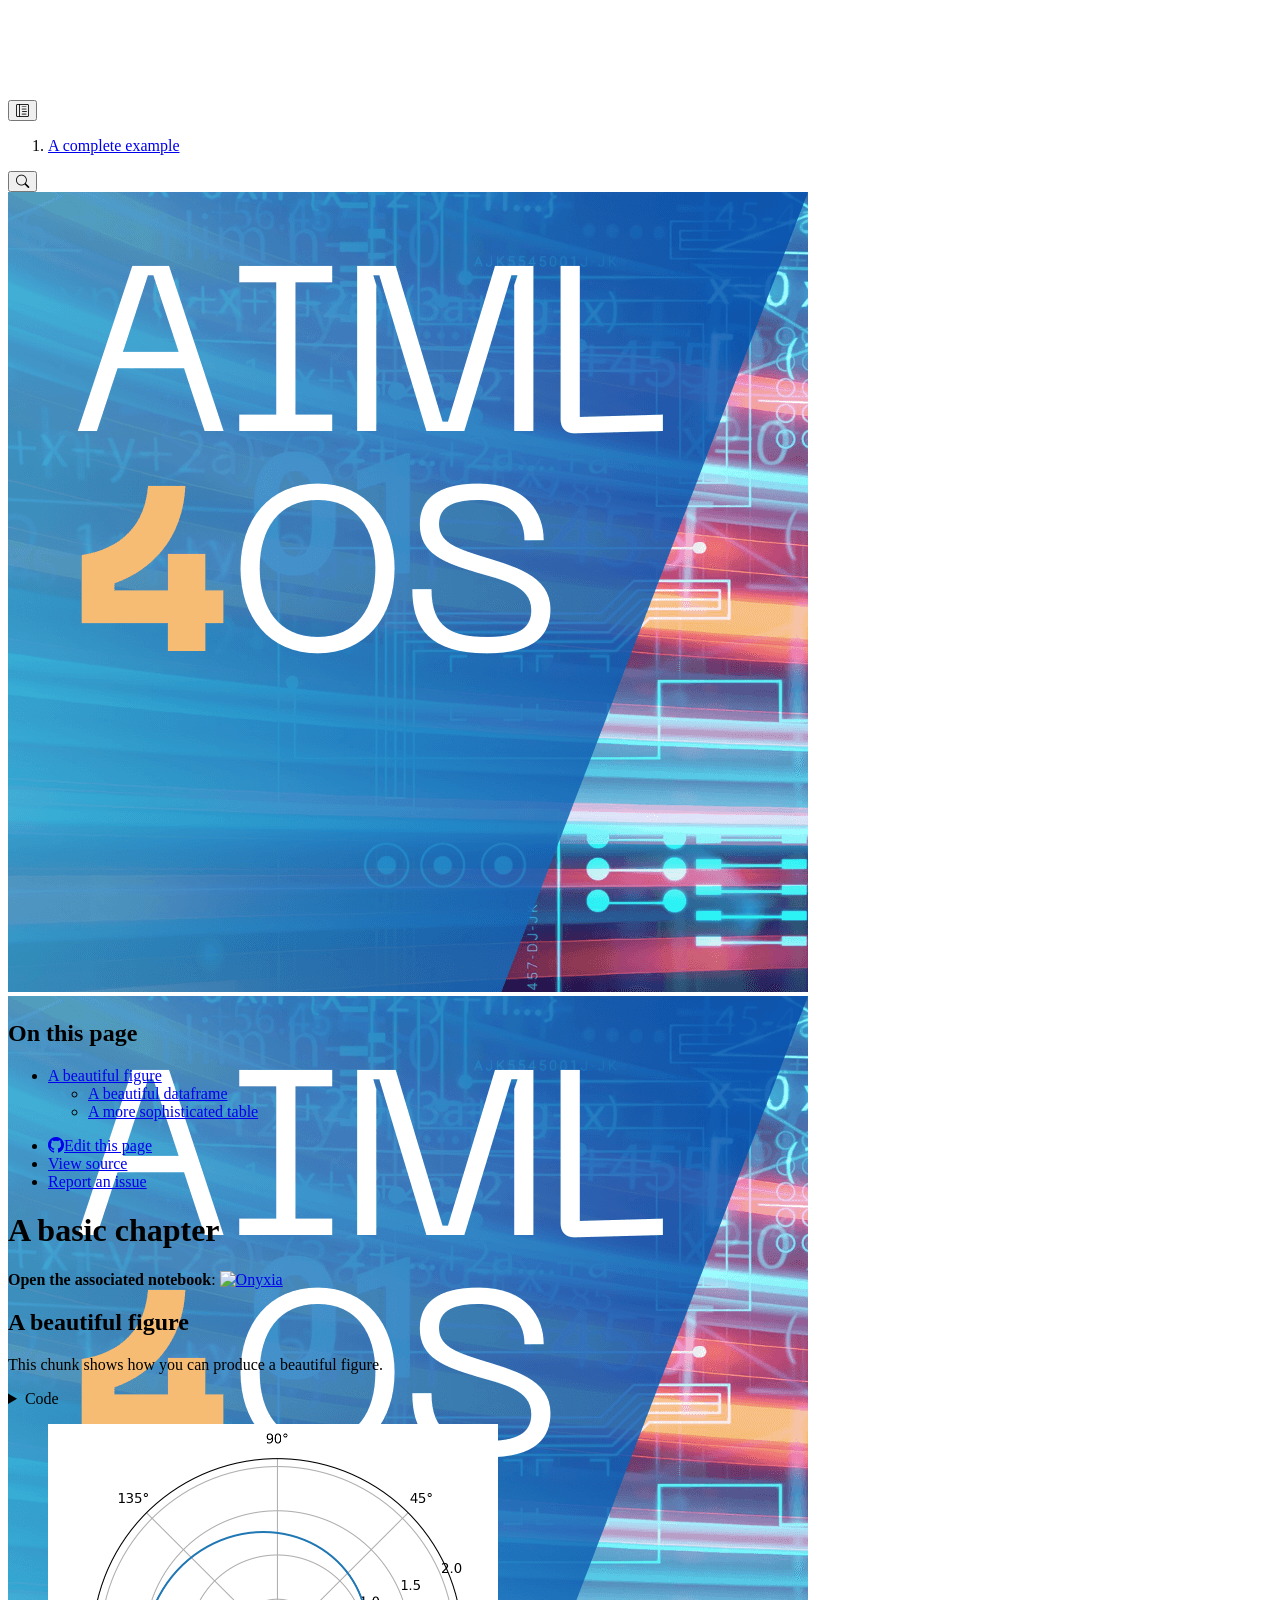
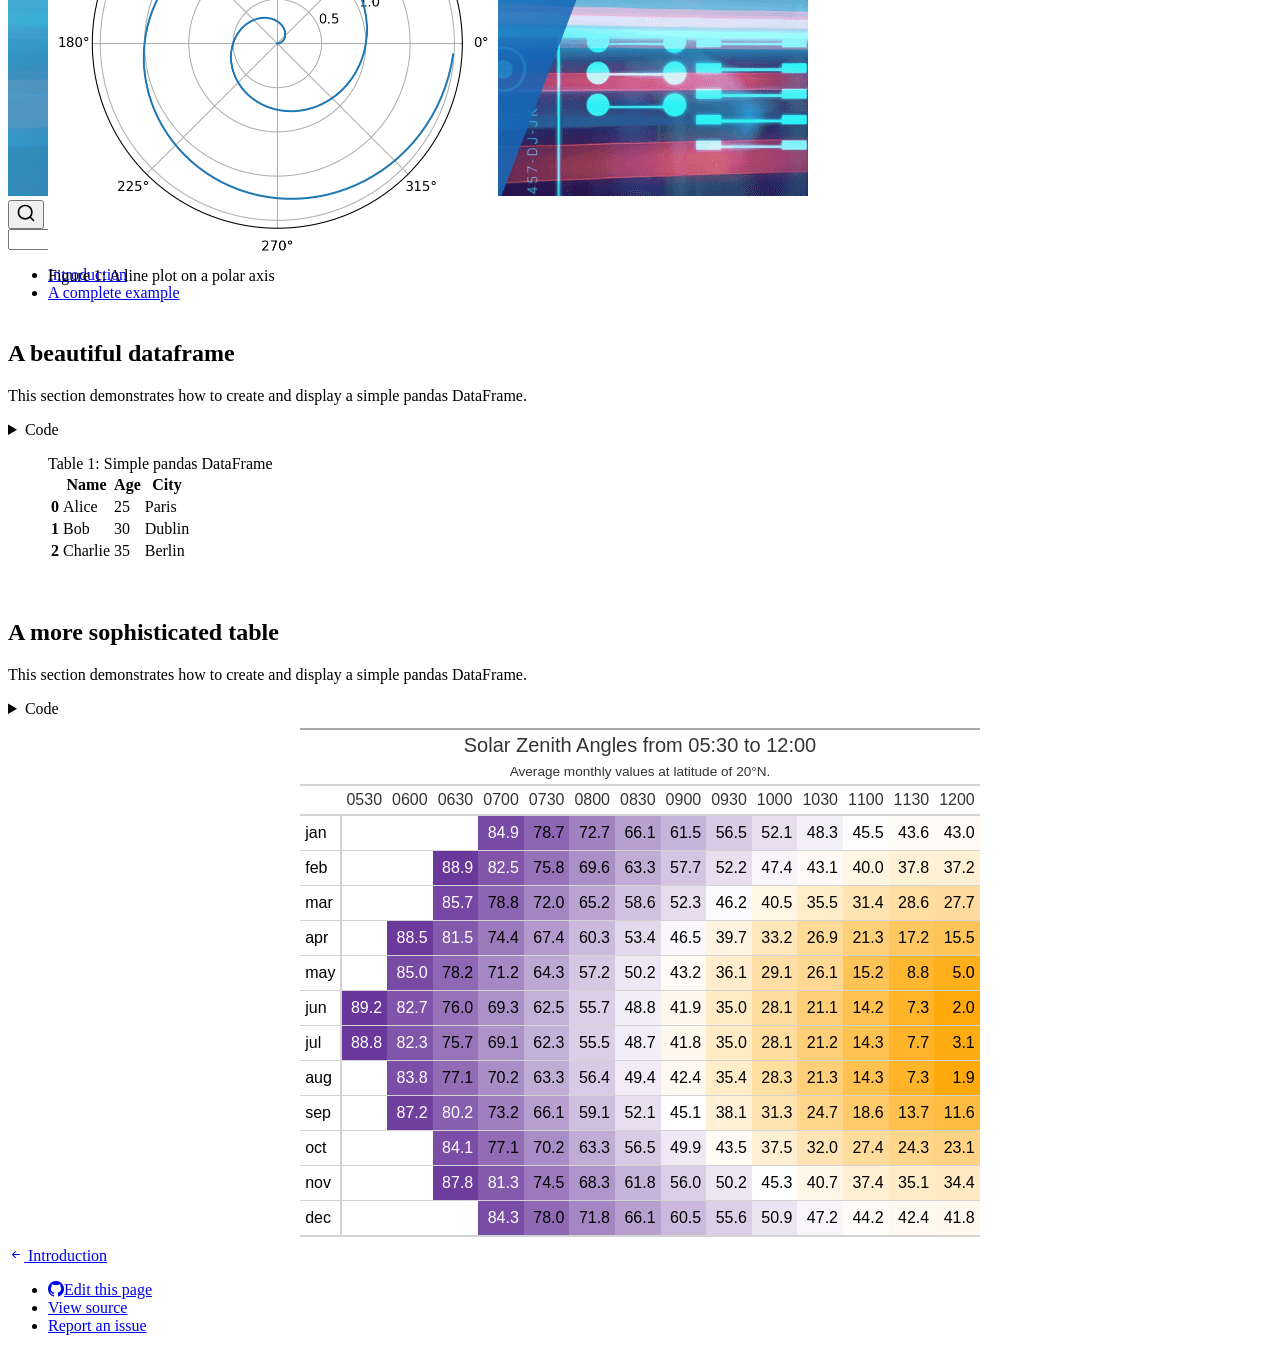
==== chapters/chapter1.html @ df60a109 "Built site for gh-pages" ====
<!DOCTYPE html>
<html xmlns="http://www.w3.org/1999/xhtml" lang="en" xml:lang="en"><head>

<meta charset="utf-8">
<meta name="generator" content="quarto-1.9.38">

<meta name="viewport" content="width=device-width, initial-scale=1.0, user-scalable=yes">


<title>A basic chapter – Template for training resources in Python</title>
<style>
/* Default styles provided by pandoc.
** See https://pandoc.org/MANUAL.html#variables-for-html for config info.
*/
code{white-space: pre-wrap;}
span.smallcaps{font-variant: small-caps;}
div.columns{display: flex; gap: min(4vw, 1.5em);}
div.column{flex: auto; overflow-x: auto;}
div.hanging-indent{margin-left: 1.5em; text-indent: -1.5em;}
ul.task-list{list-style: none;}
ul.task-list li input[type="checkbox"] {
  width: 0.8em;
  margin: 0 0.8em 0.2em -1em; /* quarto-specific, see https://github.com/quarto-dev/quarto-cli/issues/4556 */ 
  vertical-align: middle;
}
/* CSS for syntax highlighting */
html { -webkit-text-size-adjust: 100%; }
pre > code.sourceCode { white-space: pre; position: relative; }
pre > code.sourceCode > span { display: inline-block; line-height: 1.25; }
pre > code.sourceCode > span:empty { height: 1.2em; }
.sourceCode { overflow: visible; }
code.sourceCode > span { color: inherit; text-decoration: inherit; }
div.sourceCode { margin: 1em 0; }
pre.sourceCode { margin: 0; }
@media screen {
div.sourceCode { overflow: auto; }
}
@media print {
pre > code.sourceCode { white-space: pre-wrap; }
pre > code.sourceCode > span { text-indent: -5em; padding-left: 5em; }
}
pre.numberSource code
  { counter-reset: source-line 0; }
pre.numberSource code > span
  { position: relative; left: -4em; counter-increment: source-line; }
pre.numberSource code > span > a:first-child::before
  { content: counter(source-line);
    position: relative; left: -1em; text-align: right; vertical-align: baseline;
    border: none; display: inline-block;
    -webkit-touch-callout: none; -webkit-user-select: none;
    -khtml-user-select: none; -moz-user-select: none;
    -ms-user-select: none; user-select: none;
    padding: 0 4px; width: 4em;
  }
pre.numberSource { margin-left: 3em;  padding-left: 4px; }
div.sourceCode
  {   }
@media screen {
pre > code.sourceCode > span > a:first-child::before { text-decoration: underline; }
}
</style>


<script src="https://cdn.jsdelivr.net/npm/jquery@3.5.1/dist/jquery.min.js" integrity="sha384-ZvpUoO/+PpLXR1lu4jmpXWu80pZlYUAfxl5NsBMWOEPSjUn/6Z/hRTt8+pR6L4N2" crossorigin="anonymous"></script><script src="../site_libs/quarto-nav/quarto-nav.js"></script>
<script src="../site_libs/quarto-nav/headroom.min.js"></script>
<script src="../site_libs/clipboard/clipboard.min.js"></script>
<script src="../site_libs/quarto-search/autocomplete.umd.js"></script>
<script src="../site_libs/quarto-search/fuse.min.js"></script>
<script src="../site_libs/quarto-search/quarto-search.js"></script>
<meta name="quarto:offset" content="../">
<link href="../index.html" rel="prev">
<link href="../resources/profile/main3.png" rel="icon" type="image/png">
<script src="../site_libs/quarto-html/quarto.js" type="module"></script>
<script src="../site_libs/quarto-html/tabsets/tabsets.js" type="module"></script>
<script src="../site_libs/quarto-html/popper.min.js"></script>
<script src="../site_libs/quarto-html/tippy.umd.min.js"></script>
<script src="../site_libs/quarto-html/anchor.min.js"></script>
<link href="../site_libs/quarto-html/tippy.css" rel="stylesheet">
<link href="../site_libs/quarto-html/quarto-syntax-highlighting-15634bcf2e68342d4ad2dfa704d543f6.css" rel="stylesheet" class="quarto-color-scheme" id="quarto-text-highlighting-styles">
<link href="../site_libs/quarto-html/quarto-syntax-highlighting-dark-0a6b7249c26820e032cb0bd839ff02b1.css" rel="stylesheet" class="quarto-color-scheme quarto-color-alternate" id="quarto-text-highlighting-styles">
<link href="../site_libs/quarto-html/quarto-syntax-highlighting-15634bcf2e68342d4ad2dfa704d543f6.css" rel="stylesheet" class="quarto-color-scheme-extra" id="quarto-text-highlighting-styles">
<script src="../site_libs/bootstrap/bootstrap.min.js"></script>
<link href="../site_libs/bootstrap/bootstrap-icons.css" rel="stylesheet">
<link href="../site_libs/bootstrap/bootstrap-3e7735b7b22659e5fa437aca0bb49075.min.css" rel="stylesheet" append-hash="true" class="quarto-color-scheme" id="quarto-bootstrap" data-mode="light">
<link href="../site_libs/bootstrap/bootstrap-dark-3e7735b7b22659e5fa437aca0bb49075.min.css" rel="stylesheet" append-hash="true" class="quarto-color-scheme quarto-color-alternate" id="quarto-bootstrap" data-mode="light">
<link href="../site_libs/bootstrap/bootstrap-3e7735b7b22659e5fa437aca0bb49075.min.css" rel="stylesheet" append-hash="true" class="quarto-color-scheme-extra" id="quarto-bootstrap" data-mode="light">
<script id="quarto-search-options" type="application/json">{
  "location": "sidebar",
  "copy-button": false,
  "collapse-after": 3,
  "panel-placement": "start",
  "type": "textbox",
  "limit": 50,
  "keyboard-shortcut": [
    "f",
    "/",
    "s"
  ],
  "show-item-context": false,
  "language": {
    "search-no-results-text": "No results",
    "search-matching-documents-text": "matching documents",
    "search-copy-link-title": "Copy link to search",
    "search-hide-matches-text": "Hide additional matches",
    "search-more-match-text": "more match in this document",
    "search-more-matches-text": "more matches in this document",
    "search-clear-button-title": "Clear",
    "search-text-placeholder": "",
    "search-detached-cancel-button-title": "Cancel",
    "search-submit-button-title": "Submit",
    "search-label": "Search"
  }
}</script>
<script src="https://cdn.jsdelivr.net/npm/requirejs@2.3.6/require.min.js" integrity="sha384-c9c+LnTbwQ3aujuU7ULEPVvgLs+Fn6fJUvIGTsuu1ZcCf11fiEubah0ttpca4ntM sha384-6V1/AdqZRWk1KAlWbKBlGhN7VG4iE/yAZcO6NZPMF8od0vukrvr0tg4qY6NSrItx" crossorigin="anonymous"></script>

<script type="application/javascript">define('jquery', [],function() {return window.jQuery;})</script>


<link rel="stylesheet" href="../styles.css">
</head>

<body class="nav-sidebar floating quarto-light">

<div id="quarto-search-results"></div>
  <header id="quarto-header" class="headroom fixed-top">
  <nav class="quarto-secondary-nav">
    <div class="container-fluid d-flex">
      <button type="button" class="quarto-btn-toggle btn" data-bs-toggle="collapse" role="button" data-bs-target=".quarto-sidebar-collapse-item" aria-controls="quarto-sidebar" aria-expanded="false" aria-label="Toggle sidebar navigation" onclick="if (window.quartoToggleHeadroom) { window.quartoToggleHeadroom(); }">
        <i class="bi bi-layout-text-sidebar-reverse"></i>
      </button>
        <nav class="quarto-page-breadcrumbs" aria-label="breadcrumb"><ol class="breadcrumb"><li class="breadcrumb-item"><a href="../chapters/chapter1.html">A complete example</a></li></ol></nav>
        <a class="flex-grow-1" role="navigation" data-bs-toggle="collapse" data-bs-target=".quarto-sidebar-collapse-item" aria-controls="quarto-sidebar" aria-expanded="false" aria-label="Toggle sidebar navigation" onclick="if (window.quartoToggleHeadroom) { window.quartoToggleHeadroom(); }">      
        </a>
      <button type="button" class="btn quarto-search-button" aria-label="Search" onclick="window.quartoOpenSearch();">
        <i class="bi bi-search"></i>
      </button>
    </div>
  </nav>
</header>
<!-- content -->
<div id="quarto-content" class="quarto-container page-columns page-rows-contents page-layout-article">
<!-- sidebar -->
  <nav id="quarto-sidebar" class="sidebar collapse collapse-horizontal quarto-sidebar-collapse-item sidebar-navigation floating overflow-auto">
    <div class="pt-lg-2 mt-2 text-left sidebar-header">
      <a href="../index.html" class="sidebar-logo-link">
      <img src="../resources/profile/main3.png" alt="" class="sidebar-logo light-content py-0 d-lg-inline d-none">
      <img src="../resources/profile/main3.png" alt="" class="sidebar-logo dark-content py-0 d-lg-inline d-none">
      </a>
      </div>
        <div class="mt-2 flex-shrink-0 align-items-center">
        <div class="sidebar-search">
        <div id="quarto-search" class="" title="Search"></div>
        </div>
        </div>
    <div class="sidebar-menu-container"> 
    <ul class="list-unstyled mt-1">
        <li class="sidebar-item">
  <div class="sidebar-item-container"> 
  <a href="../index.html" class="sidebar-item-text sidebar-link">
 <span class="menu-text">Introduction</span></a>
  </div>
</li>
        <li class="sidebar-item">
  <div class="sidebar-item-container"> 
  <a href="../chapters/chapter1.html" class="sidebar-item-text sidebar-link active">
 <span class="menu-text">A complete example</span></a>
  </div>
</li>
    </ul>
    </div>
</nav>
<div id="quarto-sidebar-glass" class="quarto-sidebar-collapse-item" data-bs-toggle="collapse" data-bs-target=".quarto-sidebar-collapse-item"></div>
<!-- margin-sidebar -->
    <div id="quarto-margin-sidebar" class="sidebar margin-sidebar">
        <nav id="TOC" role="doc-toc" class="toc-active">
    <h2 id="toc-title">On this page</h2>
   
  <ul>
  <li><a href="#a-beautiful-figure" id="toc-a-beautiful-figure" class="nav-link active" data-scroll-target="#a-beautiful-figure">A beautiful figure</a>
  <ul class="collapse">
  <li><a href="#a-beautiful-dataframe" id="toc-a-beautiful-dataframe" class="nav-link" data-scroll-target="#a-beautiful-dataframe">A beautiful dataframe</a></li>
  <li><a href="#a-more-sophisticated-table" id="toc-a-more-sophisticated-table" class="nav-link" data-scroll-target="#a-more-sophisticated-table">A more sophisticated table</a></li>
  </ul></li>
  </ul>
<div class="toc-actions"><ul><li><a href="https://github.com/AIML4OS/AIML4OS-template-quarto-python/edit/main/chapters/chapter1.qmd" class="toc-action"><i class="bi bi-github"></i>Edit this page</a></li><li><a href="https://github.com/AIML4OS/AIML4OS-template-quarto-python/blob/main/chapters/chapter1.qmd" class="toc-action"><i class="bi empty"></i>View source</a></li><li><a href="https://github.com/AIML4OS/AIML4OS-template-quarto-python/issues/new" class="toc-action"><i class="bi empty"></i>Report an issue</a></li></ul></div></nav>
    </div>
<!-- main -->
<main class="content" id="quarto-document-content">

<header id="title-block-header" class="quarto-title-block default">
<div class="quarto-title">
<h1 class="title">A basic chapter</h1>
</div>



<div class="quarto-title-meta">

    
  
    
  </div>
  


</header>


<p><strong>Open the associated notebook</strong>: <a href="https://datalab.sspcloud.fr/launcher/ide/vscode-python?name=Notebook1&amp;version=2.3.19&amp;s3=region-79669f20&amp;init.personalInit=«https%3A%2F%2Fraw.githubusercontent.com%2FAIML4OS%2FAIML4OS-template-quarto-python%2Frefs%2Fheads%2Fmain%2Fsspcloud%2Finit-trainees.sh»&amp;init.personalInitArgs=«notebooks%2Fnotebook1.ipynb»&amp;git.repository=«https%3A%2F%2Fgithub.com%2FAIML4OS%2FAIML4OS-template-quarto-python.git»&amp;autoLaunch=true" target="_blank" rel="noopener" data-original-href="https://datalab.sspcloud.fr/launcher/ide/vscode-python?name=Notebook1&amp;version=2.3.19&amp;s3=region-79669f20&amp;init.personalInit=«https%3A%2F%2Fraw.githubusercontent.com%2FAIML4OS%2FAIML4OS-template-quarto-python%2Frefs%2Fheads%2Fmain%2Fsspcloud%2Finit-trainees.sh»&amp;init.personalInitArgs=«notebooks%2Fnotebook1.ipynb»&amp;git.repository=«https%3A%2F%2Fgithub.com%2FAIML4OS%2FAIML4OS-template-quarto-python.git»&amp;autoLaunch=true"><img src="https://custom-icon-badges.demolab.com/badge/SSP%20Cloud-Launch_with_RStudio-blue?logo=vsc&amp;logoColor=white" alt="Onyxia"></a></p>
<section id="a-beautiful-figure" class="level1">
<h1>A beautiful figure</h1>
<p>This chunk shows how you can produce a beautiful figure.</p>
<div id="cell-fig-polar" class="cell" data-execution_count="1">
<details class="code-fold">
<summary>Code</summary>
<div class="code-copy-outer-scaffold"><div class="sourceCode cell-code" id="cb1"><pre class="sourceCode python code-with-copy"><code class="sourceCode python"><span id="cb1-1"><a href="#cb1-1" aria-hidden="true" tabindex="-1"></a><span class="im">import</span> numpy <span class="im">as</span> np</span>
<span id="cb1-2"><a href="#cb1-2" aria-hidden="true" tabindex="-1"></a><span class="im">import</span> matplotlib.pyplot <span class="im">as</span> plt</span>
<span id="cb1-3"><a href="#cb1-3" aria-hidden="true" tabindex="-1"></a></span>
<span id="cb1-4"><a href="#cb1-4" aria-hidden="true" tabindex="-1"></a>r <span class="op">=</span> np.arange(<span class="dv">0</span>, <span class="dv">2</span>, <span class="fl">0.01</span>)</span>
<span id="cb1-5"><a href="#cb1-5" aria-hidden="true" tabindex="-1"></a>theta <span class="op">=</span> <span class="dv">2</span> <span class="op">*</span> np.pi <span class="op">*</span> r</span>
<span id="cb1-6"><a href="#cb1-6" aria-hidden="true" tabindex="-1"></a>fig, ax <span class="op">=</span> plt.subplots(</span>
<span id="cb1-7"><a href="#cb1-7" aria-hidden="true" tabindex="-1"></a>  subplot_kw <span class="op">=</span> {<span class="st">'projection'</span>: <span class="st">'polar'</span>} </span>
<span id="cb1-8"><a href="#cb1-8" aria-hidden="true" tabindex="-1"></a>)</span>
<span id="cb1-9"><a href="#cb1-9" aria-hidden="true" tabindex="-1"></a>ax.plot(theta, r)</span>
<span id="cb1-10"><a href="#cb1-10" aria-hidden="true" tabindex="-1"></a>ax.set_rticks([<span class="fl">0.5</span>, <span class="dv">1</span>, <span class="fl">1.5</span>, <span class="dv">2</span>])</span>
<span id="cb1-11"><a href="#cb1-11" aria-hidden="true" tabindex="-1"></a>ax.grid(<span class="va">True</span>)</span>
<span id="cb1-12"><a href="#cb1-12" aria-hidden="true" tabindex="-1"></a>plt.show()</span></code></pre></div><button title="Copy to Clipboard" class="code-copy-button"><i class="bi"></i></button></div>
</details>
<div class="cell-output cell-output-display">
<div id="fig-polar" class="quarto-float quarto-figure quarto-figure-center anchored">
<figure class="quarto-float quarto-float-fig figure">
<div aria-describedby="fig-polar-caption-0ceaefa1-69ba-4598-a22c-09a6ac19f8ca">
<img src="chapter1_files/figure-html/fig-polar-output-1.png" width="450" height="439" class="figure-img">
</div>
<figcaption class="quarto-float-caption-bottom quarto-float-caption quarto-float-fig" id="fig-polar-caption-0ceaefa1-69ba-4598-a22c-09a6ac19f8ca">
Figure&nbsp;1: A line plot on a polar axis
</figcaption>
</figure>
</div>
</div>
</div>
<section id="a-beautiful-dataframe" class="level2">
<h2 class="anchored" data-anchor-id="a-beautiful-dataframe">A beautiful dataframe</h2>
<p>This section demonstrates how to create and display a simple pandas DataFrame.</p>
<div class="cell" data-execution_count="2">
<details class="code-fold">
<summary>Code</summary>
<div class="code-copy-outer-scaffold"><div class="sourceCode cell-code" id="cb2"><pre class="sourceCode python code-with-copy"><code class="sourceCode python"><span id="cb2-1"><a href="#cb2-1" aria-hidden="true" tabindex="-1"></a><span class="im">import</span> pandas <span class="im">as</span> pd</span>
<span id="cb2-2"><a href="#cb2-2" aria-hidden="true" tabindex="-1"></a></span>
<span id="cb2-3"><a href="#cb2-3" aria-hidden="true" tabindex="-1"></a>data <span class="op">=</span> {</span>
<span id="cb2-4"><a href="#cb2-4" aria-hidden="true" tabindex="-1"></a>    <span class="st">"Name"</span>: [<span class="st">"Alice"</span>, <span class="st">"Bob"</span>, <span class="st">"Charlie"</span>],</span>
<span id="cb2-5"><a href="#cb2-5" aria-hidden="true" tabindex="-1"></a>    <span class="st">"Age"</span>: [<span class="dv">25</span>, <span class="dv">30</span>, <span class="dv">35</span>],</span>
<span id="cb2-6"><a href="#cb2-6" aria-hidden="true" tabindex="-1"></a>    <span class="st">"City"</span>: [<span class="st">"Paris"</span>, <span class="st">"Dublin"</span>, <span class="st">"Berlin"</span>]</span>
<span id="cb2-7"><a href="#cb2-7" aria-hidden="true" tabindex="-1"></a>}</span>
<span id="cb2-8"><a href="#cb2-8" aria-hidden="true" tabindex="-1"></a></span>
<span id="cb2-9"><a href="#cb2-9" aria-hidden="true" tabindex="-1"></a>df <span class="op">=</span> pd.DataFrame(data)</span>
<span id="cb2-10"><a href="#cb2-10" aria-hidden="true" tabindex="-1"></a>df</span></code></pre></div><button title="Copy to Clipboard" class="code-copy-button"><i class="bi"></i></button></div>
</details>
<div id="tbl-pandas" class="cell quarto-float quarto-figure quarto-figure-center anchored" data-execution_count="2">
<figure class="quarto-float quarto-float-tbl figure">
<figcaption class="quarto-float-caption-top quarto-float-caption quarto-float-tbl" id="tbl-pandas-caption-0ceaefa1-69ba-4598-a22c-09a6ac19f8ca">
Table&nbsp;1: Simple pandas DataFrame
</figcaption>
<div aria-describedby="tbl-pandas-caption-0ceaefa1-69ba-4598-a22c-09a6ac19f8ca">
<div class="cell-output cell-output-display" data-execution_count="2">
<div>


<table class="dataframe cell caption-top table table-sm table-striped small" data-border="1">
<thead>
<tr class="header">
<th data-quarto-table-cell-role="th"></th>
<th data-quarto-table-cell-role="th">Name</th>
<th data-quarto-table-cell-role="th">Age</th>
<th data-quarto-table-cell-role="th">City</th>
</tr>
</thead>
<tbody>
<tr class="odd">
<th data-quarto-table-cell-role="th">0</th>
<td>Alice</td>
<td>25</td>
<td>Paris</td>
</tr>
<tr class="even">
<th data-quarto-table-cell-role="th">1</th>
<td>Bob</td>
<td>30</td>
<td>Dublin</td>
</tr>
<tr class="odd">
<th data-quarto-table-cell-role="th">2</th>
<td>Charlie</td>
<td>35</td>
<td>Berlin</td>
</tr>
</tbody>
</table>

</div>
</div>
</div>
</figure>
</div>
</div>
</section>
<section id="a-more-sophisticated-table" class="level2">
<h2 class="anchored" data-anchor-id="a-more-sophisticated-table">A more sophisticated table</h2>
<p>This section demonstrates how to create and display a simple pandas DataFrame.</p>
<div id="b94967e6" class="cell" data-execution_count="3">
<details class="code-fold">
<summary>Code</summary>
<div class="code-copy-outer-scaffold"><div class="sourceCode cell-code" id="cb3"><pre class="sourceCode python code-with-copy"><code class="sourceCode python"><span id="cb3-1"><a href="#cb3-1" aria-hidden="true" tabindex="-1"></a><span class="im">from</span> great_tables <span class="im">import</span> GT, html</span>
<span id="cb3-2"><a href="#cb3-2" aria-hidden="true" tabindex="-1"></a><span class="im">from</span> great_tables.data <span class="im">import</span> sza</span>
<span id="cb3-3"><a href="#cb3-3" aria-hidden="true" tabindex="-1"></a><span class="im">import</span> polars <span class="im">as</span> pl</span>
<span id="cb3-4"><a href="#cb3-4" aria-hidden="true" tabindex="-1"></a><span class="im">from</span> polars <span class="im">import</span> col <span class="im">as</span> c</span>
<span id="cb3-5"><a href="#cb3-5" aria-hidden="true" tabindex="-1"></a><span class="im">import</span> polars.selectors <span class="im">as</span> cs</span>
<span id="cb3-6"><a href="#cb3-6" aria-hidden="true" tabindex="-1"></a></span>
<span id="cb3-7"><a href="#cb3-7" aria-hidden="true" tabindex="-1"></a>sza_pivot <span class="op">=</span> (</span>
<span id="cb3-8"><a href="#cb3-8" aria-hidden="true" tabindex="-1"></a>    pl.from_pandas(sza)</span>
<span id="cb3-9"><a href="#cb3-9" aria-hidden="true" tabindex="-1"></a>    .<span class="bu">filter</span>((c.latitude <span class="op">==</span> <span class="st">"20"</span>) <span class="op">&amp;</span> (c.tst <span class="op">&lt;=</span> <span class="st">"1200"</span>))</span>
<span id="cb3-10"><a href="#cb3-10" aria-hidden="true" tabindex="-1"></a>    .select(pl.col(<span class="st">"*"</span>).exclude(<span class="st">"latitude"</span>))</span>
<span id="cb3-11"><a href="#cb3-11" aria-hidden="true" tabindex="-1"></a>    .drop_nulls()</span>
<span id="cb3-12"><a href="#cb3-12" aria-hidden="true" tabindex="-1"></a>    .pivot(values<span class="op">=</span><span class="st">"sza"</span>, index<span class="op">=</span><span class="st">"month"</span>, on<span class="op">=</span><span class="st">"tst"</span>, sort_columns<span class="op">=</span><span class="va">True</span>)</span>
<span id="cb3-13"><a href="#cb3-13" aria-hidden="true" tabindex="-1"></a>)</span>
<span id="cb3-14"><a href="#cb3-14" aria-hidden="true" tabindex="-1"></a></span>
<span id="cb3-15"><a href="#cb3-15" aria-hidden="true" tabindex="-1"></a>(</span>
<span id="cb3-16"><a href="#cb3-16" aria-hidden="true" tabindex="-1"></a>    GT(sza_pivot, rowname_col<span class="op">=</span><span class="st">"month"</span>)</span>
<span id="cb3-17"><a href="#cb3-17" aria-hidden="true" tabindex="-1"></a>    .data_color(</span>
<span id="cb3-18"><a href="#cb3-18" aria-hidden="true" tabindex="-1"></a>        domain<span class="op">=</span>[<span class="dv">90</span>, <span class="dv">0</span>],</span>
<span id="cb3-19"><a href="#cb3-19" aria-hidden="true" tabindex="-1"></a>        palette<span class="op">=</span>[<span class="st">"rebeccapurple"</span>, <span class="st">"white"</span>, <span class="st">"orange"</span>],</span>
<span id="cb3-20"><a href="#cb3-20" aria-hidden="true" tabindex="-1"></a>        na_color<span class="op">=</span><span class="st">"white"</span>,</span>
<span id="cb3-21"><a href="#cb3-21" aria-hidden="true" tabindex="-1"></a>    )</span>
<span id="cb3-22"><a href="#cb3-22" aria-hidden="true" tabindex="-1"></a>    .tab_header(</span>
<span id="cb3-23"><a href="#cb3-23" aria-hidden="true" tabindex="-1"></a>        title<span class="op">=</span><span class="st">"Solar Zenith Angles from 05:30 to 12:00"</span>,</span>
<span id="cb3-24"><a href="#cb3-24" aria-hidden="true" tabindex="-1"></a>        subtitle<span class="op">=</span>html(<span class="st">"Average monthly values at latitude of 20&amp;deg;N."</span>),</span>
<span id="cb3-25"><a href="#cb3-25" aria-hidden="true" tabindex="-1"></a>    )</span>
<span id="cb3-26"><a href="#cb3-26" aria-hidden="true" tabindex="-1"></a>    .sub_missing(missing_text<span class="op">=</span><span class="st">""</span>)</span>
<span id="cb3-27"><a href="#cb3-27" aria-hidden="true" tabindex="-1"></a>)</span></code></pre></div><button title="Copy to Clipboard" class="code-copy-button"><i class="bi"></i></button></div>
</details>
<div class="cell-output cell-output-display" data-execution_count="3">
<div id="mfrehsxrzg" style="padding-left:0px;padding-right:0px;padding-top:10px;padding-bottom:10px;overflow-x:auto;overflow-y:auto;width:auto;height:auto;">
<style>
#mfrehsxrzg table {
          font-family: -apple-system, BlinkMacSystemFont, 'Segoe UI', Roboto, Oxygen, Ubuntu, Cantarell, 'Helvetica Neue', 'Fira Sans', 'Droid Sans', Arial, sans-serif;
          -webkit-font-smoothing: antialiased;
          -moz-osx-font-smoothing: grayscale;
        }

#mfrehsxrzg thead, tbody, tfoot, tr, td, th { border-style: none; }
 tr { background-color: transparent; }
#mfrehsxrzg p { margin: 0; padding: 0; }
 #mfrehsxrzg .gt_table { display: table; border-collapse: collapse; line-height: normal; margin-left: auto; margin-right: auto; color: #333333; font-size: 16px; font-weight: normal; font-style: normal; background-color: #FFFFFF; width: auto; border-top-style: solid; border-top-width: 2px; border-top-color: #A8A8A8; border-right-style: none; border-right-width: 2px; border-right-color: #D3D3D3; border-bottom-style: solid; border-bottom-width: 2px; border-bottom-color: #A8A8A8; border-left-style: none; border-left-width: 2px; border-left-color: #D3D3D3; }
 #mfrehsxrzg .gt_caption { padding-top: 4px; padding-bottom: 4px; }
 #mfrehsxrzg .gt_title { color: #333333; font-size: 125%; font-weight: initial; padding-top: 4px; padding-bottom: 4px; padding-left: 5px; padding-right: 5px; border-bottom-color: #FFFFFF; border-bottom-width: 0; }
 #mfrehsxrzg .gt_subtitle { color: #333333; font-size: 85%; font-weight: initial; padding-top: 3px; padding-bottom: 5px; padding-left: 5px; padding-right: 5px; border-top-color: #FFFFFF; border-top-width: 0; }
 #mfrehsxrzg .gt_heading { background-color: #FFFFFF; text-align: center; border-bottom-color: #FFFFFF; border-left-style: none; border-left-width: 1px; border-left-color: #D3D3D3; border-right-style: none; border-right-width: 1px; border-right-color: #D3D3D3; }
 #mfrehsxrzg .gt_bottom_border { border-bottom-style: solid; border-bottom-width: 2px; border-bottom-color: #D3D3D3; }
 #mfrehsxrzg .gt_col_headings { border-top-style: solid; border-top-width: 2px; border-top-color: #D3D3D3; border-bottom-style: solid; border-bottom-width: 2px; border-bottom-color: #D3D3D3; border-left-style: none; border-left-width: 1px; border-left-color: #D3D3D3; border-right-style: none; border-right-width: 1px; border-right-color: #D3D3D3; }
 #mfrehsxrzg .gt_col_heading { color: #333333; background-color: #FFFFFF; font-size: 100%; font-weight: normal; text-transform: inherit; border-left-style: none; border-left-width: 1px; border-left-color: #D3D3D3; border-right-style: none; border-right-width: 1px; border-right-color: #D3D3D3; vertical-align: bottom; padding-top: 5px; padding-bottom: 5px; padding-left: 5px; padding-right: 5px; overflow-x: hidden; }
 #mfrehsxrzg .gt_column_spanner_outer { color: #333333; background-color: #FFFFFF; font-size: 100%; font-weight: normal; text-transform: inherit; padding-top: 0; padding-bottom: 0; padding-left: 4px; padding-right: 4px; }
 #mfrehsxrzg .gt_column_spanner_outer:first-child { padding-left: 0; }
 #mfrehsxrzg .gt_column_spanner_outer:last-child { padding-right: 0; }
 #mfrehsxrzg .gt_column_spanner { border-bottom-style: solid; border-bottom-width: 2px; border-bottom-color: #D3D3D3; vertical-align: bottom; padding-top: 5px; padding-bottom: 5px; overflow-x: hidden; display: inline-block; width: 100%; }
 #mfrehsxrzg .gt_spanner_row { border-bottom-style: hidden; }
 #mfrehsxrzg .gt_group_heading { padding-top: 8px; padding-bottom: 8px; padding-left: 5px; padding-right: 5px; color: #333333; background-color: #FFFFFF; font-size: 100%; font-weight: initial; text-transform: inherit; border-top-style: solid; border-top-width: 2px; border-top-color: #D3D3D3; border-bottom-style: solid; border-bottom-width: 2px; border-bottom-color: #D3D3D3; border-left-style: none; border-left-width: 1px; border-left-color: #D3D3D3; border-right-style: none; border-right-width: 1px; border-right-color: #D3D3D3; vertical-align: middle; text-align: left; }
 #mfrehsxrzg .gt_empty_group_heading { padding: 0.5px; color: #333333; background-color: #FFFFFF; font-size: 100%; font-weight: initial; border-top-style: solid; border-top-width: 2px; border-top-color: #D3D3D3; border-bottom-style: solid; border-bottom-width: 2px; border-bottom-color: #D3D3D3; vertical-align: middle; }
 #mfrehsxrzg .gt_from_md> :first-child { margin-top: 0; }
 #mfrehsxrzg .gt_from_md> :last-child { margin-bottom: 0; }
 #mfrehsxrzg .gt_row { padding-top: 8px; padding-bottom: 8px; padding-left: 5px; padding-right: 5px; margin: 10px; border-top-style: solid; border-top-width: 1px; border-top-color: #D3D3D3; border-left-style: none; border-left-width: 1px; border-left-color: #D3D3D3; border-right-style: none; border-right-width: 1px; border-right-color: #D3D3D3; vertical-align: middle; overflow-x: hidden; }
 #mfrehsxrzg .gt_stub { color: #333333; background-color: #FFFFFF; font-size: 100%; font-weight: initial; text-transform: inherit; border-right-style: solid; border-right-width: 2px; border-right-color: #D3D3D3; padding-left: 5px; padding-right: 5px; }
 #mfrehsxrzg .gt_stub_row_group { color: #333333; background-color: #FFFFFF; font-size: 100%; font-weight: initial; text-transform: inherit; border-right-style: solid; border-right-width: 2px; border-right-color: #D3D3D3; padding-left: 5px; padding-right: 5px; vertical-align: top; }
 #mfrehsxrzg .gt_row_group_first td { border-top-width: 2px; }
 #mfrehsxrzg .gt_row_group_first th { border-top-width: 2px; }
 #mfrehsxrzg .gt_striped { background-color: rgba(128,128,128,0.05); }
 #mfrehsxrzg .gt_table_body { border-top-style: solid; border-top-width: 2px; border-top-color: #D3D3D3; border-bottom-style: solid; border-bottom-width: 2px; border-bottom-color: #D3D3D3; }
 #mfrehsxrzg .gt_sourcenotes { color: #333333; background-color: #FFFFFF; border-bottom-style: none; border-bottom-width: 2px; border-bottom-color: #D3D3D3; border-left-style: none; border-left-width: 2px; border-left-color: #D3D3D3; border-right-style: none; border-right-width: 2px; border-right-color: #D3D3D3; }
 #mfrehsxrzg .gt_sourcenote { font-size: 90%; padding-top: 4px; padding-bottom: 4px; padding-left: 5px; padding-right: 5px; text-align: left; }
 #mfrehsxrzg .gt_left { text-align: left; }
 #mfrehsxrzg .gt_center { text-align: center; }
 #mfrehsxrzg .gt_right { text-align: right; font-variant-numeric: tabular-nums; }
 #mfrehsxrzg .gt_font_normal { font-weight: normal; }
 #mfrehsxrzg .gt_font_bold { font-weight: bold; }
 #mfrehsxrzg .gt_font_italic { font-style: italic; }
 #mfrehsxrzg .gt_super { font-size: 65%; }
 #mfrehsxrzg .gt_footnote_marks { font-size: 75%; vertical-align: 0.4em; position: initial; }
 #mfrehsxrzg .gt_asterisk { font-size: 100%; vertical-align: 0; }
 
</style>

<table class="gt_table caption-top table table-sm table-striped small" data-quarto-bootstrap="false">
<thead>
<tr class="gt_heading header">
<td colspan="15" class="gt_heading gt_title gt_font_normal">Solar Zenith Angles from 05:30 to 12:00</td>
</tr>
<tr class="gt_heading even">
<td colspan="15" class="gt_heading gt_subtitle gt_font_normal gt_bottom_border">Average monthly values at latitude of 20°N.</td>
</tr>
<tr class="gt_col_headings header">
<th class="gt_col_heading gt_columns_bottom_border gt_left" data-quarto-table-cell-role="th" scope="col"></th>
<th id="0530" class="gt_col_heading gt_columns_bottom_border gt_right" data-quarto-table-cell-role="th" scope="col">0530</th>
<th id="0600" class="gt_col_heading gt_columns_bottom_border gt_right" data-quarto-table-cell-role="th" scope="col">0600</th>
<th id="0630" class="gt_col_heading gt_columns_bottom_border gt_right" data-quarto-table-cell-role="th" scope="col">0630</th>
<th id="0700" class="gt_col_heading gt_columns_bottom_border gt_right" data-quarto-table-cell-role="th" scope="col">0700</th>
<th id="0730" class="gt_col_heading gt_columns_bottom_border gt_right" data-quarto-table-cell-role="th" scope="col">0730</th>
<th id="0800" class="gt_col_heading gt_columns_bottom_border gt_right" data-quarto-table-cell-role="th" scope="col">0800</th>
<th id="0830" class="gt_col_heading gt_columns_bottom_border gt_right" data-quarto-table-cell-role="th" scope="col">0830</th>
<th id="0900" class="gt_col_heading gt_columns_bottom_border gt_right" data-quarto-table-cell-role="th" scope="col">0900</th>
<th id="0930" class="gt_col_heading gt_columns_bottom_border gt_right" data-quarto-table-cell-role="th" scope="col">0930</th>
<th id="1000" class="gt_col_heading gt_columns_bottom_border gt_right" data-quarto-table-cell-role="th" scope="col">1000</th>
<th id="1030" class="gt_col_heading gt_columns_bottom_border gt_right" data-quarto-table-cell-role="th" scope="col">1030</th>
<th id="1100" class="gt_col_heading gt_columns_bottom_border gt_right" data-quarto-table-cell-role="th" scope="col">1100</th>
<th id="1130" class="gt_col_heading gt_columns_bottom_border gt_right" data-quarto-table-cell-role="th" scope="col">1130</th>
<th id="1200" class="gt_col_heading gt_columns_bottom_border gt_right" data-quarto-table-cell-role="th" scope="col">1200</th>
</tr>
</thead>
<tbody class="gt_table_body">
<tr class="odd">
<th class="gt_row gt_left gt_stub" data-quarto-table-cell-role="th" style="color: #000000; background-color: #FFFFFF">jan</th>
<td class="gt_row gt_right" style="color: #000000; background-color: #FFFFFF"></td>
<td class="gt_row gt_right" style="color: #000000; background-color: #FFFFFF"></td>
<td class="gt_row gt_right" style="color: #000000; background-color: #FFFFFF"></td>
<td class="gt_row gt_right" style="color: #FFFFFF; background-color: #774aa5">84.9</td>
<td class="gt_row gt_right" style="color: #000000; background-color: #8c66b3">78.7</td>
<td class="gt_row gt_right" style="color: #000000; background-color: #a181c0">72.7</td>
<td class="gt_row gt_right" style="color: #000000; background-color: #b79fcf">66.1</td>
<td class="gt_row gt_right" style="color: #000000; background-color: #c7b4da">61.5</td>
<td class="gt_row gt_right" style="color: #000000; background-color: #d8cbe5">56.5</td>
<td class="gt_row gt_right" style="color: #000000; background-color: #e7dfef">52.1</td>
<td class="gt_row gt_right" style="color: #000000; background-color: #f4f0f8">48.3</td>
<td class="gt_row gt_right" style="color: #000000; background-color: #fdfdfe">45.5</td>
<td class="gt_row gt_right" style="color: #000000; background-color: #fffcf7">43.6</td>
<td class="gt_row gt_right" style="color: #000000; background-color: #fffbf4">43.0</td>
</tr>
<tr class="even">
<th class="gt_row gt_left gt_stub" data-quarto-table-cell-role="th" style="color: #000000; background-color: #FFFFFF">feb</th>
<td class="gt_row gt_right" style="color: #000000; background-color: #FFFFFF"></td>
<td class="gt_row gt_right" style="color: #000000; background-color: #FFFFFF"></td>
<td class="gt_row gt_right" style="color: #FFFFFF; background-color: #6a389b">88.9</td>
<td class="gt_row gt_right" style="color: #FFFFFF; background-color: #8055aa">82.5</td>
<td class="gt_row gt_right" style="color: #000000; background-color: #9673b9">75.8</td>
<td class="gt_row gt_right" style="color: #000000; background-color: #ab8fc7">69.6</td>
<td class="gt_row gt_right" style="color: #000000; background-color: #c1acd6">63.3</td>
<td class="gt_row gt_right" style="color: #000000; background-color: #d4c5e2">57.7</td>
<td class="gt_row gt_right" style="color: #000000; background-color: #e7deef">52.2</td>
<td class="gt_row gt_right" style="color: #000000; background-color: #f7f4fa">47.4</td>
<td class="gt_row gt_right" style="color: #000000; background-color: #fffbf4">43.1</td>
<td class="gt_row gt_right" style="color: #000000; background-color: #fff5e3">40.0</td>
<td class="gt_row gt_right" style="color: #000000; background-color: #fff1d6">37.8</td>
<td class="gt_row gt_right" style="color: #000000; background-color: #ffefd3">37.2</td>
</tr>
<tr class="odd">
<th class="gt_row gt_left gt_stub" data-quarto-table-cell-role="th" style="color: #000000; background-color: #FFFFFF">mar</th>
<td class="gt_row gt_right" style="color: #000000; background-color: #FFFFFF"></td>
<td class="gt_row gt_right" style="color: #000000; background-color: #FFFFFF"></td>
<td class="gt_row gt_right" style="color: #FFFFFF; background-color: #7546a3">85.7</td>
<td class="gt_row gt_right" style="color: #000000; background-color: #8c66b2">78.8</td>
<td class="gt_row gt_right" style="color: #000000; background-color: #a385c2">72.0</td>
<td class="gt_row gt_right" style="color: #000000; background-color: #baa3d1">65.2</td>
<td class="gt_row gt_right" style="color: #000000; background-color: #d1c1e0">58.6</td>
<td class="gt_row gt_right" style="color: #000000; background-color: #e6deee">52.3</td>
<td class="gt_row gt_right" style="color: #000000; background-color: #fbfafc">46.2</td>
<td class="gt_row gt_right" style="color: #000000; background-color: #fff6e5">40.5</td>
<td class="gt_row gt_right" style="color: #000000; background-color: #ffecc9">35.5</td>
<td class="gt_row gt_right" style="color: #000000; background-color: #ffe4b2">31.4</td>
<td class="gt_row gt_right" style="color: #000000; background-color: #ffdea2">28.6</td>
<td class="gt_row gt_right" style="color: #000000; background-color: #ffdc9d">27.7</td>
</tr>
<tr class="even">
<th class="gt_row gt_left gt_stub" data-quarto-table-cell-role="th" style="color: #000000; background-color: #FFFFFF">apr</th>
<td class="gt_row gt_right" style="color: #000000; background-color: #FFFFFF"></td>
<td class="gt_row gt_right" style="color: #FFFFFF; background-color: #6b3a9c">88.5</td>
<td class="gt_row gt_right" style="color: #FFFFFF; background-color: #835aac">81.5</td>
<td class="gt_row gt_right" style="color: #000000; background-color: #9b7abc">74.4</td>
<td class="gt_row gt_right" style="color: #000000; background-color: #b399cc">67.4</td>
<td class="gt_row gt_right" style="color: #000000; background-color: #cbbadc">60.3</td>
<td class="gt_row gt_right" style="color: #000000; background-color: #e2d9ec">53.4</td>
<td class="gt_row gt_right" style="color: #000000; background-color: #faf8fc">46.5</td>
<td class="gt_row gt_right" style="color: #000000; background-color: #fff4e1">39.7</td>
<td class="gt_row gt_right" style="color: #000000; background-color: #ffe7bc">33.2</td>
<td class="gt_row gt_right" style="color: #000000; background-color: #ffdb98">26.9</td>
<td class="gt_row gt_right" style="color: #000000; background-color: #ffd079">21.3</td>
<td class="gt_row gt_right" style="color: #000000; background-color: #ffc761">17.2</td>
<td class="gt_row gt_right" style="color: #000000; background-color: #ffc458">15.5</td>
</tr>
<tr class="odd">
<th class="gt_row gt_left gt_stub" data-quarto-table-cell-role="th" style="color: #000000; background-color: #FFFFFF">may</th>
<td class="gt_row gt_right" style="color: #000000; background-color: #FFFFFF"></td>
<td class="gt_row gt_right" style="color: #FFFFFF; background-color: #774aa4">85.0</td>
<td class="gt_row gt_right" style="color: #000000; background-color: #8e68b4">78.2</td>
<td class="gt_row gt_right" style="color: #000000; background-color: #a688c4">71.2</td>
<td class="gt_row gt_right" style="color: #000000; background-color: #bda8d3">64.3</td>
<td class="gt_row gt_right" style="color: #000000; background-color: #d6c8e3">57.2</td>
<td class="gt_row gt_right" style="color: #000000; background-color: #ede7f3">50.2</td>
<td class="gt_row gt_right" style="color: #000000; background-color: #fffbf5">43.2</td>
<td class="gt_row gt_right" style="color: #000000; background-color: #ffedcd">36.1</td>
<td class="gt_row gt_right" style="color: #000000; background-color: #ffdfa5">29.1</td>
<td class="gt_row gt_right" style="color: #000000; background-color: #ffd994">26.1</td>
<td class="gt_row gt_right" style="color: #000000; background-color: #ffc356">15.2</td>
<td class="gt_row gt_right" style="color: #000000; background-color: #ffb732">8.8</td>
<td class="gt_row gt_right" style="color: #000000; background-color: #ffaf1c">5.0</td>
</tr>
<tr class="even">
<th class="gt_row gt_left gt_stub" data-quarto-table-cell-role="th" style="color: #000000; background-color: #FFFFFF">jun</th>
<td class="gt_row gt_right" style="color: #FFFFFF; background-color: #69379b">89.2</td>
<td class="gt_row gt_right" style="color: #FFFFFF; background-color: #7f54aa">82.7</td>
<td class="gt_row gt_right" style="color: #000000; background-color: #9672b9">76.0</td>
<td class="gt_row gt_right" style="color: #000000; background-color: #ac91c8">69.3</td>
<td class="gt_row gt_right" style="color: #000000; background-color: #c4b0d7">62.5</td>
<td class="gt_row gt_right" style="color: #000000; background-color: #dbcee7">55.7</td>
<td class="gt_row gt_right" style="color: #000000; background-color: #f2eef6">48.8</td>
<td class="gt_row gt_right" style="color: #000000; background-color: #fff9ed">41.9</td>
<td class="gt_row gt_right" style="color: #000000; background-color: #ffebc6">35.0</td>
<td class="gt_row gt_right" style="color: #000000; background-color: #ffdd9f">28.1</td>
<td class="gt_row gt_right" style="color: #000000; background-color: #ffcf78">21.1</td>
<td class="gt_row gt_right" style="color: #000000; background-color: #ffc150">14.2</td>
<td class="gt_row gt_right" style="color: #000000; background-color: #ffb429">7.3</td>
<td class="gt_row gt_right" style="color: #000000; background-color: #ffa90b">2.0</td>
</tr>
<tr class="odd">
<th class="gt_row gt_left gt_stub" data-quarto-table-cell-role="th" style="color: #000000; background-color: #FFFFFF">jul</th>
<td class="gt_row gt_right" style="color: #FFFFFF; background-color: #6a389c">88.8</td>
<td class="gt_row gt_right" style="color: #FFFFFF; background-color: #8056aa">82.3</td>
<td class="gt_row gt_right" style="color: #000000; background-color: #9774b9">75.7</td>
<td class="gt_row gt_right" style="color: #000000; background-color: #ad92c8">69.1</td>
<td class="gt_row gt_right" style="color: #000000; background-color: #c4b1d8">62.3</td>
<td class="gt_row gt_right" style="color: #000000; background-color: #dbcfe7">55.5</td>
<td class="gt_row gt_right" style="color: #000000; background-color: #f2eef7">48.7</td>
<td class="gt_row gt_right" style="color: #000000; background-color: #fff9ed">41.8</td>
<td class="gt_row gt_right" style="color: #000000; background-color: #ffebc6">35.0</td>
<td class="gt_row gt_right" style="color: #000000; background-color: #ffdd9f">28.1</td>
<td class="gt_row gt_right" style="color: #000000; background-color: #ffcf78">21.2</td>
<td class="gt_row gt_right" style="color: #000000; background-color: #ffc251">14.3</td>
<td class="gt_row gt_right" style="color: #000000; background-color: #ffb42c">7.7</td>
<td class="gt_row gt_right" style="color: #000000; background-color: #ffab12">3.1</td>
</tr>
<tr class="even">
<th class="gt_row gt_left gt_stub" data-quarto-table-cell-role="th" style="color: #000000; background-color: #FFFFFF">aug</th>
<td class="gt_row gt_right" style="color: #000000; background-color: #FFFFFF"></td>
<td class="gt_row gt_right" style="color: #FFFFFF; background-color: #7b4fa7">83.8</td>
<td class="gt_row gt_right" style="color: #000000; background-color: #926db6">77.1</td>
<td class="gt_row gt_right" style="color: #000000; background-color: #a98dc6">70.2</td>
<td class="gt_row gt_right" style="color: #000000; background-color: #c1acd6">63.3</td>
<td class="gt_row gt_right" style="color: #000000; background-color: #d8cbe5">56.4</td>
<td class="gt_row gt_right" style="color: #000000; background-color: #f0ebf5">49.4</td>
<td class="gt_row gt_right" style="color: #000000; background-color: #fffaf0">42.4</td>
<td class="gt_row gt_right" style="color: #000000; background-color: #ffecc9">35.4</td>
<td class="gt_row gt_right" style="color: #000000; background-color: #ffdea0">28.3</td>
<td class="gt_row gt_right" style="color: #000000; background-color: #ffd079">21.3</td>
<td class="gt_row gt_right" style="color: #000000; background-color: #ffc251">14.3</td>
<td class="gt_row gt_right" style="color: #000000; background-color: #ffb429">7.3</td>
<td class="gt_row gt_right" style="color: #000000; background-color: #ffa90b">1.9</td>
</tr>
<tr class="odd">
<th class="gt_row gt_left gt_stub" data-quarto-table-cell-role="th" style="color: #000000; background-color: #FFFFFF">sep</th>
<td class="gt_row gt_right" style="color: #000000; background-color: #FFFFFF"></td>
<td class="gt_row gt_right" style="color: #FFFFFF; background-color: #70409f">87.2</td>
<td class="gt_row gt_right" style="color: #FFFFFF; background-color: #875faf">80.2</td>
<td class="gt_row gt_right" style="color: #000000; background-color: #9f7fbf">73.2</td>
<td class="gt_row gt_right" style="color: #000000; background-color: #b79fcf">66.1</td>
<td class="gt_row gt_right" style="color: #000000; background-color: #cfbfdf">59.1</td>
<td class="gt_row gt_right" style="color: #000000; background-color: #e7dfef">52.1</td>
<td class="gt_row gt_right" style="color: #000000; background-color: #ffffff">45.1</td>
<td class="gt_row gt_right" style="color: #000000; background-color: #fff1d8">38.1</td>
<td class="gt_row gt_right" style="color: #000000; background-color: #ffe4b1">31.3</td>
<td class="gt_row gt_right" style="color: #000000; background-color: #ffd68c">24.7</td>
<td class="gt_row gt_right" style="color: #000000; background-color: #ffca69">18.6</td>
<td class="gt_row gt_right" style="color: #000000; background-color: #ffc04e">13.7</td>
<td class="gt_row gt_right" style="color: #000000; background-color: #ffbc42">11.6</td>
</tr>
<tr class="even">
<th class="gt_row gt_left gt_stub" data-quarto-table-cell-role="th" style="color: #000000; background-color: #FFFFFF">oct</th>
<td class="gt_row gt_right" style="color: #000000; background-color: #FFFFFF"></td>
<td class="gt_row gt_right" style="color: #000000; background-color: #FFFFFF"></td>
<td class="gt_row gt_right" style="color: #FFFFFF; background-color: #7a4ea6">84.1</td>
<td class="gt_row gt_right" style="color: #000000; background-color: #926db6">77.1</td>
<td class="gt_row gt_right" style="color: #000000; background-color: #a98dc6">70.2</td>
<td class="gt_row gt_right" style="color: #000000; background-color: #c1acd6">63.3</td>
<td class="gt_row gt_right" style="color: #000000; background-color: #d8cbe5">56.5</td>
<td class="gt_row gt_right" style="color: #000000; background-color: #eee9f4">49.9</td>
<td class="gt_row gt_right" style="color: #000000; background-color: #fffcf6">43.5</td>
<td class="gt_row gt_right" style="color: #000000; background-color: #fff0d4">37.5</td>
<td class="gt_row gt_right" style="color: #000000; background-color: #ffe5b5">32.0</td>
<td class="gt_row gt_right" style="color: #000000; background-color: #ffdc9b">27.4</td>
<td class="gt_row gt_right" style="color: #000000; background-color: #ffd68a">24.3</td>
<td class="gt_row gt_right" style="color: #000000; background-color: #ffd383">23.1</td>
</tr>
<tr class="odd">
<th class="gt_row gt_left gt_stub" data-quarto-table-cell-role="th" style="color: #000000; background-color: #FFFFFF">nov</th>
<td class="gt_row gt_right" style="color: #000000; background-color: #FFFFFF"></td>
<td class="gt_row gt_right" style="color: #000000; background-color: #FFFFFF"></td>
<td class="gt_row gt_right" style="color: #FFFFFF; background-color: #6d3d9e">87.8</td>
<td class="gt_row gt_right" style="color: #FFFFFF; background-color: #845aad">81.3</td>
<td class="gt_row gt_right" style="color: #000000; background-color: #9b79bc">74.5</td>
<td class="gt_row gt_right" style="color: #000000; background-color: #b095ca">68.3</td>
<td class="gt_row gt_right" style="color: #000000; background-color: #c6b3d9">61.8</td>
<td class="gt_row gt_right" style="color: #000000; background-color: #dacde6">56.0</td>
<td class="gt_row gt_right" style="color: #000000; background-color: #ede7f3">50.2</td>
<td class="gt_row gt_right" style="color: #000000; background-color: #fefefe">45.3</td>
<td class="gt_row gt_right" style="color: #000000; background-color: #fff6e7">40.7</td>
<td class="gt_row gt_right" style="color: #000000; background-color: #fff0d4">37.4</td>
<td class="gt_row gt_right" style="color: #000000; background-color: #ffebc7">35.1</td>
<td class="gt_row gt_right" style="color: #000000; background-color: #ffeac3">34.4</td>
</tr>
<tr class="even">
<th class="gt_row gt_left gt_stub" data-quarto-table-cell-role="th" style="color: #000000; background-color: #FFFFFF">dec</th>
<td class="gt_row gt_right" style="color: #000000; background-color: #FFFFFF"></td>
<td class="gt_row gt_right" style="color: #000000; background-color: #FFFFFF"></td>
<td class="gt_row gt_right" style="color: #000000; background-color: #FFFFFF"></td>
<td class="gt_row gt_right" style="color: #FFFFFF; background-color: #794da6">84.3</td>
<td class="gt_row gt_right" style="color: #000000; background-color: #8f69b4">78.0</td>
<td class="gt_row gt_right" style="color: #000000; background-color: #a486c2">71.8</td>
<td class="gt_row gt_right" style="color: #000000; background-color: #b79fcf">66.1</td>
<td class="gt_row gt_right" style="color: #000000; background-color: #cab9dc">60.5</td>
<td class="gt_row gt_right" style="color: #000000; background-color: #dbcfe7">55.6</td>
<td class="gt_row gt_right" style="color: #000000; background-color: #ebe4f2">50.9</td>
<td class="gt_row gt_right" style="color: #000000; background-color: #f8f5fa">47.2</td>
<td class="gt_row gt_right" style="color: #000000; background-color: #fffdfa">44.2</td>
<td class="gt_row gt_right" style="color: #000000; background-color: #fffaf0">42.4</td>
<td class="gt_row gt_right" style="color: #000000; background-color: #fff9ed">41.8</td>
</tr>
</tbody>
</table>


</div>
</div>
</div>


</section>
</section>

</main> <!-- /main -->
<script id="quarto-html-after-body" type="application/javascript">
  window.document.addEventListener("DOMContentLoaded", function (event) {
    const icon = "";
    const anchorJS = new window.AnchorJS();
    anchorJS.options = {
      placement: 'right',
      icon: icon
    };
    anchorJS.add('.anchored');
    const isCodeAnnotation = (el) => {
      for (const clz of el.classList) {
        if (clz.startsWith('code-annotation-')) {                     
          return true;
        }
      }
      return false;
    }
    const onCopySuccess = function(e) {
      // button target
      const button = e.trigger;
      // don't keep focus
      button.blur();
      // flash "checked"
      button.classList.add('code-copy-button-checked');
      var currentTitle = button.getAttribute("title");
      button.setAttribute("title", "Copied!");
      let tooltip;
      if (window.bootstrap) {
        button.setAttribute("data-bs-toggle", "tooltip");
        button.setAttribute("data-bs-placement", "left");
        button.setAttribute("data-bs-title", "Copied!");
        tooltip = new bootstrap.Tooltip(button, 
          { trigger: "manual", 
            customClass: "code-copy-button-tooltip",
            offset: [0, -8]});
        tooltip.show();    
      }
      setTimeout(function() {
        if (tooltip) {
          tooltip.hide();
          button.removeAttribute("data-bs-title");
          button.removeAttribute("data-bs-toggle");
          button.removeAttribute("data-bs-placement");
        }
        button.setAttribute("title", currentTitle);
        button.classList.remove('code-copy-button-checked');
      }, 1000);
      // clear code selection
      e.clearSelection();
    }
    const getTextToCopy = function(trigger) {
      const outerScaffold = trigger.parentElement.cloneNode(true);
      const codeEl = outerScaffold.querySelector('code');
      for (const childEl of codeEl.children) {
        if (isCodeAnnotation(childEl)) {
          childEl.remove();
        }
      }
      return codeEl.innerText;
    }
    const clipboard = new window.ClipboardJS('.code-copy-button:not([data-in-quarto-modal])', {
      text: getTextToCopy
    });
    clipboard.on('success', onCopySuccess);
    if (window.document.getElementById('quarto-embedded-source-code-modal')) {
      const clipboardModal = new window.ClipboardJS('.code-copy-button[data-in-quarto-modal]', {
        text: getTextToCopy,
        container: window.document.getElementById('quarto-embedded-source-code-modal')
      });
      clipboardModal.on('success', onCopySuccess);
    }
      var localhostRegex = new RegExp(/^(?:http|https):\/\/localhost\:?[0-9]*\//);
      var mailtoRegex = new RegExp(/^mailto:/);
        var filterRegex = new RegExp("https:\/\/AIML4OS\.github\.io\/AIML4OS-template-quarto-python");
      var isInternal = (href) => {
          return filterRegex.test(href) || localhostRegex.test(href) || mailtoRegex.test(href);
      }
      // Inspect non-navigation links and adorn them if external
     var links = window.document.querySelectorAll('a[href]:not(.nav-link):not(.navbar-brand):not(.toc-action):not(.sidebar-link):not(.sidebar-item-toggle):not(.pagination-link):not(.no-external):not([aria-hidden]):not(.dropdown-item):not(.quarto-navigation-tool):not(.about-link)');
      for (var i=0; i<links.length; i++) {
        const link = links[i];
        if (!isInternal(link.href)) {
          // undo the damage that might have been done by quarto-nav.js in the case of
          // links that we want to consider external
          if (link.dataset.originalHref !== undefined) {
            link.href = link.dataset.originalHref;
          }
        }
      }
    function tippyHover(el, contentFn, onTriggerFn, onUntriggerFn) {
      const config = {
        allowHTML: true,
        maxWidth: 500,
        delay: 100,
        arrow: false,
        appendTo: function(el) {
            return el.parentElement;
        },
        interactive: true,
        interactiveBorder: 10,
        theme: 'quarto',
        placement: 'bottom-start',
      };
      if (contentFn) {
        config.content = contentFn;
      }
      if (onTriggerFn) {
        config.onTrigger = onTriggerFn;
      }
      if (onUntriggerFn) {
        config.onUntrigger = onUntriggerFn;
      }
      window.tippy(el, config); 
    }
    const noterefs = window.document.querySelectorAll('a[role="doc-noteref"]');
    for (var i=0; i<noterefs.length; i++) {
      const ref = noterefs[i];
      tippyHover(ref, function() {
        // use id or data attribute instead here
        let href = ref.getAttribute('data-footnote-href') || ref.getAttribute('href');
        try { href = new URL(href).hash; } catch {}
        const id = href.replace(/^#\/?/, "");
        const note = window.document.getElementById(id);
        if (note) {
          return note.innerHTML;
        } else {
          return "";
        }
      });
    }
    const xrefs = window.document.querySelectorAll('a.quarto-xref');
    const processXRef = (id, note) => {
      // Strip column container classes
      const stripColumnClz = (el) => {
        el.classList.remove("page-full", "page-columns");
        if (el.children) {
          for (const child of el.children) {
            stripColumnClz(child);
          }
        }
      }
      stripColumnClz(note)
      if (id === null || id.startsWith('sec-')) {
        // Special case sections, only their first couple elements
        const container = document.createElement("div");
        if (note.children && note.children.length > 2) {
          container.appendChild(note.children[0].cloneNode(true));
          for (let i = 1; i < note.children.length; i++) {
            const child = note.children[i];
            if (child.tagName === "P" && child.innerText === "") {
              continue;
            } else {
              container.appendChild(child.cloneNode(true));
              break;
            }
          }
          if (window.Quarto?.typesetMath) {
            window.Quarto.typesetMath(container);
          }
          return container.innerHTML
        } else {
          if (window.Quarto?.typesetMath) {
            window.Quarto.typesetMath(note);
          }
          return note.innerHTML;
        }
      } else {
        // Remove any anchor links if they are present
        const anchorLink = note.querySelector('a.anchorjs-link');
        if (anchorLink) {
          anchorLink.remove();
        }
        if (window.Quarto?.typesetMath) {
          window.Quarto.typesetMath(note);
        }
        if (note.classList.contains("callout")) {
          return note.outerHTML;
        } else {
          return note.innerHTML;
        }
      }
    }
    for (var i=0; i<xrefs.length; i++) {
      const xref = xrefs[i];
      tippyHover(xref, undefined, function(instance) {
        instance.disable();
        let url = xref.getAttribute('href');
        let hash = undefined; 
        if (url.startsWith('#')) {
          hash = url;
        } else {
          try { hash = new URL(url).hash; } catch {}
        }
        if (hash) {
          const id = hash.replace(/^#\/?/, "");
          const note = window.document.getElementById(id);
          if (note !== null) {
            try {
              const html = processXRef(id, note.cloneNode(true));
              instance.setContent(html);
            } finally {
              instance.enable();
              instance.show();
            }
          } else {
            // See if we can fetch this
            fetch(url.split('#')[0])
            .then(res => res.text())
            .then(html => {
              const parser = new DOMParser();
              const htmlDoc = parser.parseFromString(html, "text/html");
              const note = htmlDoc.getElementById(id);
              if (note !== null) {
                const html = processXRef(id, note);
                instance.setContent(html);
              } 
            }).finally(() => {
              instance.enable();
              instance.show();
            });
          }
        } else {
          // See if we can fetch a full url (with no hash to target)
          // This is a special case and we should probably do some content thinning / targeting
          fetch(url)
          .then(res => res.text())
          .then(html => {
            const parser = new DOMParser();
            const htmlDoc = parser.parseFromString(html, "text/html");
            const note = htmlDoc.querySelector('main.content');
            if (note !== null) {
              // This should only happen for chapter cross references
              // (since there is no id in the URL)
              // remove the first header
              if (note.children.length > 0 && note.children[0].tagName === "HEADER") {
                note.children[0].remove();
              }
              const html = processXRef(null, note);
              instance.setContent(html);
            } 
          }).finally(() => {
            instance.enable();
            instance.show();
          });
        }
      }, function(instance) {
      });
    }
        let selectedAnnoteEl;
        const selectorForAnnotation = ( cell, annotation) => {
          let cellAttr = 'data-code-cell="' + cell + '"';
          let lineAttr = 'data-code-annotation="' +  annotation + '"';
          const selector = 'span[' + cellAttr + '][' + lineAttr + ']';
          return selector;
        }
        const selectCodeLines = (annoteEl) => {
          const doc = window.document;
          const targetCell = annoteEl.getAttribute("data-target-cell");
          const targetAnnotation = annoteEl.getAttribute("data-target-annotation");
          const annoteSpan = window.document.querySelector(selectorForAnnotation(targetCell, targetAnnotation));
          const lines = annoteSpan.getAttribute("data-code-lines").split(",");
          const lineIds = lines.map((line) => {
            return targetCell + "-" + line;
          })
          let top = null;
          let height = null;
          let parent = null;
          if (lineIds.length > 0) {
              //compute the position of the single el (top and bottom and make a div)
              const el = window.document.getElementById(lineIds[0]);
              top = el.offsetTop;
              height = el.offsetHeight;
              parent = el.parentElement.parentElement;
            if (lineIds.length > 1) {
              const lastEl = window.document.getElementById(lineIds[lineIds.length - 1]);
              const bottom = lastEl.offsetTop + lastEl.offsetHeight;
              height = bottom - top;
            }
            if (top !== null && height !== null && parent !== null) {
              // cook up a div (if necessary) and position it 
              let div = window.document.getElementById("code-annotation-line-highlight");
              if (div === null) {
                div = window.document.createElement("div");
                div.setAttribute("id", "code-annotation-line-highlight");
                div.style.position = 'absolute';
                parent.appendChild(div);
              }
              div.style.top = top - 2 + "px";
              div.style.height = height + 4 + "px";
              div.style.left = 0;
              let gutterDiv = window.document.getElementById("code-annotation-line-highlight-gutter");
              if (gutterDiv === null) {
                gutterDiv = window.document.createElement("div");
                gutterDiv.setAttribute("id", "code-annotation-line-highlight-gutter");
                gutterDiv.style.position = 'absolute';
                const codeCell = window.document.getElementById(targetCell);
                const gutter = codeCell.querySelector('.code-annotation-gutter');
                gutter.appendChild(gutterDiv);
              }
              gutterDiv.style.top = top - 2 + "px";
              gutterDiv.style.height = height + 4 + "px";
            }
            selectedAnnoteEl = annoteEl;
          }
        };
        const unselectCodeLines = () => {
          const elementsIds = ["code-annotation-line-highlight", "code-annotation-line-highlight-gutter"];
          elementsIds.forEach((elId) => {
            const div = window.document.getElementById(elId);
            if (div) {
              div.remove();
            }
          });
          selectedAnnoteEl = undefined;
        };
          // Handle positioning of the toggle
      window.addEventListener(
        "resize",
        throttle(() => {
          elRect = undefined;
          if (selectedAnnoteEl) {
            selectCodeLines(selectedAnnoteEl);
          }
        }, 10)
      );
      function throttle(fn, ms) {
      let throttle = false;
      let timer;
        return (...args) => {
          if(!throttle) { // first call gets through
              fn.apply(this, args);
              throttle = true;
          } else { // all the others get throttled
              if(timer) clearTimeout(timer); // cancel #2
              timer = setTimeout(() => {
                fn.apply(this, args);
                timer = throttle = false;
              }, ms);
          }
        };
      }
        // Attach click handler to the DT
        const annoteDls = window.document.querySelectorAll('dt[data-target-cell]');
        for (const annoteDlNode of annoteDls) {
          annoteDlNode.addEventListener('click', (event) => {
            const clickedEl = event.target;
            if (clickedEl !== selectedAnnoteEl) {
              unselectCodeLines();
              const activeEl = window.document.querySelector('dt[data-target-cell].code-annotation-active');
              if (activeEl) {
                activeEl.classList.remove('code-annotation-active');
              }
              selectCodeLines(clickedEl);
              clickedEl.classList.add('code-annotation-active');
            } else {
              // Unselect the line
              unselectCodeLines();
              clickedEl.classList.remove('code-annotation-active');
            }
          });
        }
    const findCites = (el) => {
      const parentEl = el.parentElement;
      if (parentEl) {
        const cites = parentEl.dataset.cites;
        if (cites) {
          return {
            el,
            cites: cites.split(' ')
          };
        } else {
          return findCites(el.parentElement)
        }
      } else {
        return undefined;
      }
    };
    var bibliorefs = window.document.querySelectorAll('a[role="doc-biblioref"]');
    for (var i=0; i<bibliorefs.length; i++) {
      const ref = bibliorefs[i];
      const citeInfo = findCites(ref);
      if (citeInfo) {
        tippyHover(citeInfo.el, function() {
          var popup = window.document.createElement('div');
          citeInfo.cites.forEach(function(cite) {
            var citeDiv = window.document.createElement('div');
            citeDiv.classList.add('hanging-indent');
            citeDiv.classList.add('csl-entry');
            var biblioDiv = window.document.getElementById('ref-' + cite);
            if (biblioDiv) {
              citeDiv.innerHTML = biblioDiv.innerHTML;
            }
            popup.appendChild(citeDiv);
          });
          return popup.innerHTML;
        });
      }
    }
  });
  </script>
<nav class="page-navigation">
  <div class="nav-page nav-page-previous">
      <a href="../index.html" class="pagination-link" aria-label="Introduction">
        <i class="bi bi-arrow-left-short"></i> <span class="nav-page-text">Introduction</span>
      </a>          
  </div>
  <div class="nav-page nav-page-next">
  </div>
</nav>
</div> <!-- /content -->




<footer class="footer"><div class="nav-footer"><div class="nav-footer-center"><div class="toc-actions d-sm-block d-md-none"><ul><li><a href="https://github.com/AIML4OS/AIML4OS-template-quarto-python/edit/main/chapters/chapter1.qmd" class="toc-action"><i class="bi bi-github"></i>Edit this page</a></li><li><a href="https://github.com/AIML4OS/AIML4OS-template-quarto-python/blob/main/chapters/chapter1.qmd" class="toc-action"><i class="bi empty"></i>View source</a></li><li><a href="https://github.com/AIML4OS/AIML4OS-template-quarto-python/issues/new" class="toc-action"><i class="bi empty"></i>Report an issue</a></li></ul></div></div></div></footer></body></html>
---- site_libs/quarto-html/tippy.css ----
.tippy-box[data-animation=fade][data-state=hidden]{opacity:0}[data-tippy-root]{max-width:calc(100vw - 10px)}.tippy-box{position:relative;background-color:#333;color:#fff;border-radius:4px;font-size:14px;line-height:1.4;white-space:normal;outline:0;transition-property:transform,visibility,opacity}.tippy-box[data-placement^=top]>.tippy-arrow{bottom:0}.tippy-box[data-placement^=top]>.tippy-arrow:before{bottom:-7px;left:0;border-width:8px 8px 0;border-top-color:initial;transform-origin:center top}.tippy-box[data-placement^=bottom]>.tippy-arrow{top:0}.tippy-box[data-placement^=bottom]>.tippy-arrow:before{top:-7px;left:0;border-width:0 8px 8px;border-bottom-color:initial;transform-origin:center bottom}.tippy-box[data-placement^=left]>.tippy-arrow{right:0}.tippy-box[data-placement^=left]>.tippy-arrow:before{border-width:8px 0 8px 8px;border-left-color:initial;right:-7px;transform-origin:center left}.tippy-box[data-placement^=right]>.tippy-arrow{left:0}.tippy-box[data-placement^=right]>.tippy-arrow:before{left:-7px;border-width:8px 8px 8px 0;border-right-color:initial;transform-origin:center right}.tippy-box[data-inertia][data-state=visible]{transition-timing-function:cubic-bezier(.54,1.5,.38,1.11)}.tippy-arrow{width:16px;height:16px;color:#333}.tippy-arrow:before{content:"";position:absolute;border-color:transparent;border-style:solid}.tippy-content{position:relative;padding:5px 9px;z-index:1}
---- site_libs/quarto-html/quarto-syntax-highlighting-15634bcf2e68342d4ad2dfa704d543f6.css ----
/* quarto syntax highlight colors */
:root {
  --quarto-hl-ot-color: #003B4F;
  --quarto-hl-at-color: #657422;
  --quarto-hl-ss-color: #20794D;
  --quarto-hl-an-color: #5E5E5E;
  --quarto-hl-fu-color: #4758AB;
  --quarto-hl-st-color: #20794D;
  --quarto-hl-cf-color: #003B4F;
  --quarto-hl-op-color: #5E5E5E;
  --quarto-hl-er-color: #AD0000;
  --quarto-hl-bn-color: #AD0000;
  --quarto-hl-al-color: #AD0000;
  --quarto-hl-va-color: #111111;
  --quarto-hl-bu-color: inherit;
  --quarto-hl-ex-color: inherit;
  --quarto-hl-pp-color: #AD0000;
  --quarto-hl-in-color: #5E5E5E;
  --quarto-hl-vs-color: #20794D;
  --quarto-hl-wa-color: #5E5E5E;
  --quarto-hl-do-color: #5E5E5E;
  --quarto-hl-im-color: #00769E;
  --quarto-hl-ch-color: #20794D;
  --quarto-hl-dt-color: #AD0000;
  --quarto-hl-fl-color: #AD0000;
  --quarto-hl-co-color: #5E5E5E;
  --quarto-hl-cv-color: #5E5E5E;
  --quarto-hl-cn-color: #8f5902;
  --quarto-hl-sc-color: #5E5E5E;
  --quarto-hl-dv-color: #AD0000;
  --quarto-hl-kw-color: #003B4F;
}

/* other quarto variables */
:root {
  --quarto-font-monospace: SFMono-Regular, Menlo, Monaco, Consolas, "Liberation Mono", "Courier New", monospace;
}

/* syntax highlight based on Pandoc's rules */
pre > code.sourceCode > span {
  color: #003B4F;
}

code.sourceCode > span {
  color: #003B4F;
}

div.sourceCode,
div.sourceCode pre.sourceCode {
  color: #003B4F;
}

/* Normal */
code span {
  color: #003B4F;
}

/* Alert */
code span.al {
  color: #AD0000;
  font-style: inherit;
}

/* Annotation */
code span.an {
  color: #5E5E5E;
  font-style: inherit;
}

/* Attribute */
code span.at {
  color: #657422;
  font-style: inherit;
}

/* BaseN */
code span.bn {
  color: #AD0000;
  font-style: inherit;
}

/* BuiltIn */
code span.bu {
  font-style: inherit;
}

/* ControlFlow */
code span.cf {
  color: #003B4F;
  font-weight: bold;
  font-style: inherit;
}

/* Char */
code span.ch {
  color: #20794D;
  font-style: inherit;
}

/* Constant */
code span.cn {
  color: #8f5902;
  font-style: inherit;
}

/* Comment */
code span.co {
  color: #5E5E5E;
  font-style: inherit;
}

/* CommentVar */
code span.cv {
  color: #5E5E5E;
  font-style: italic;
}

/* Documentation */
code span.do {
  color: #5E5E5E;
  font-style: italic;
}

/* DataType */
code span.dt {
  color: #AD0000;
  font-style: inherit;
}

/* DecVal */
code span.dv {
  color: #AD0000;
  font-style: inherit;
}

/* Error */
code span.er {
  color: #AD0000;
  font-style: inherit;
}

/* Extension */
code span.ex {
  font-style: inherit;
}

/* Float */
code span.fl {
  color: #AD0000;
  font-style: inherit;
}

/* Function */
code span.fu {
  color: #4758AB;
  font-style: inherit;
}

/* Import */
code span.im {
  color: #00769E;
  font-style: inherit;
}

/* Information */
code span.in {
  color: #5E5E5E;
  font-style: inherit;
}

/* Keyword */
code span.kw {
  color: #003B4F;
  font-weight: bold;
  font-style: inherit;
}

/* Operator */
code span.op {
  color: #5E5E5E;
  font-style: inherit;
}

/* Other */
code span.ot {
  color: #003B4F;
  font-style: inherit;
}

/* Preprocessor */
code span.pp {
  color: #AD0000;
  font-style: inherit;
}

/* SpecialChar */
code span.sc {
  color: #5E5E5E;
  font-style: inherit;
}

/* SpecialString */
code span.ss {
  color: #20794D;
  font-style: inherit;
}

/* String */
code span.st {
  color: #20794D;
  font-style: inherit;
}

/* Variable */
code span.va {
  color: #111111;
  font-style: inherit;
}

/* VerbatimString */
code span.vs {
  color: #20794D;
  font-style: inherit;
}

/* Warning */
code span.wa {
  color: #5E5E5E;
  font-style: italic;
}

.prevent-inlining {
  content: "</";
}

/*# sourceMappingURL=f23921c56f73e400b49028c9186a1aa0.css.map */
---- site_libs/quarto-html/quarto-syntax-highlighting-dark-0a6b7249c26820e032cb0bd839ff02b1.css ----
/* quarto syntax highlight colors */
:root {
  --quarto-hl-al-color: #f07178;
  --quarto-hl-an-color: #d4d0ab;
  --quarto-hl-at-color: #00e0e0;
  --quarto-hl-bn-color: #d4d0ab;
  --quarto-hl-bu-color: #abe338;
  --quarto-hl-ch-color: #abe338;
  --quarto-hl-co-color: #f8f8f2;
  --quarto-hl-cv-color: #ffd700;
  --quarto-hl-cn-color: #ffd700;
  --quarto-hl-cf-color: #ffa07a;
  --quarto-hl-dt-color: #ffa07a;
  --quarto-hl-dv-color: #d4d0ab;
  --quarto-hl-do-color: #f8f8f2;
  --quarto-hl-er-color: #f07178;
  --quarto-hl-ex-color: #00e0e0;
  --quarto-hl-fl-color: #d4d0ab;
  --quarto-hl-fu-color: #ffa07a;
  --quarto-hl-im-color: #abe338;
  --quarto-hl-in-color: #d4d0ab;
  --quarto-hl-kw-color: #ffa07a;
  --quarto-hl-op-color: #ffa07a;
  --quarto-hl-ot-color: #00e0e0;
  --quarto-hl-pp-color: #dcc6e0;
  --quarto-hl-re-color: #00e0e0;
  --quarto-hl-sc-color: #abe338;
  --quarto-hl-ss-color: #abe338;
  --quarto-hl-st-color: #abe338;
  --quarto-hl-va-color: #00e0e0;
  --quarto-hl-vs-color: #abe338;
  --quarto-hl-wa-color: #dcc6e0;
}

/* other quarto variables */
:root {
  --quarto-font-monospace: SFMono-Regular, Menlo, Monaco, Consolas, "Liberation Mono", "Courier New", monospace;
}

/* syntax highlight based on Pandoc's rules */
pre > code.sourceCode > span {
  color: #f8f8f2;
}

code.sourceCode > span {
  color: #f8f8f2;
}

div.sourceCode,
div.sourceCode pre.sourceCode {
  color: #f8f8f2;
}

/* Normal */
code span {
  color: #f8f8f2;
}

/* Alert */
code span.al {
  color: #f07178;
}

/* Annotation */
code span.an {
  color: #d4d0ab;
}

/* Attribute */
code span.at {
  color: #00e0e0;
}

/* BaseN */
code span.bn {
  color: #d4d0ab;
}

/* BuiltIn */
code span.bu {
  color: #abe338;
}

/* ControlFlow */
code span.cf {
  font-weight: bold;
  color: #ffa07a;
}

/* Char */
code span.ch {
  color: #abe338;
}

/* Constant */
code span.cn {
  color: #ffd700;
}

/* Comment */
code span.co {
  font-style: italic;
  color: #f8f8f2;
}

/* CommentVar */
code span.cv {
  color: #ffd700;
}

/* Documentation */
code span.do {
  color: #f8f8f2;
}

/* DataType */
code span.dt {
  color: #ffa07a;
}

/* DecVal */
code span.dv {
  color: #d4d0ab;
}

/* Error */
code span.er {
  color: #f07178;
  text-decoration: underline;
}

/* Extension */
code span.ex {
  font-weight: bold;
  color: #00e0e0;
}

/* Float */
code span.fl {
  color: #d4d0ab;
}

/* Function */
code span.fu {
  color: #ffa07a;
}

/* Import */
code span.im {
  color: #abe338;
}

/* Information */
code span.in {
  color: #d4d0ab;
}

/* Keyword */
code span.kw {
  font-weight: bold;
  color: #ffa07a;
}

/* Operator */
code span.op {
  color: #ffa07a;
}

/* Other */
code span.ot {
  color: #00e0e0;
}

/* Preprocessor */
code span.pp {
  color: #dcc6e0;
}

/* RegionMarker */
code span.re {
  background-color: #f8f8f2;
  color: #00e0e0;
}

/* SpecialChar */
code span.sc {
  color: #abe338;
}

/* SpecialString */
code span.ss {
  color: #abe338;
}

/* String */
code span.st {
  color: #abe338;
}

/* Variable */
code span.va {
  color: #00e0e0;
}

/* VerbatimString */
code span.vs {
  color: #abe338;
}

/* Warning */
code span.wa {
  color: #dcc6e0;
}

.prevent-inlining {
  content: "</";
}

/*# sourceMappingURL=175367c052bafc98bd680af3479823f0.css.map */
---- site_libs/quarto-html/quarto-syntax-highlighting-15634bcf2e68342d4ad2dfa704d543f6.css ----
/* quarto syntax highlight colors */
:root {
  --quarto-hl-ot-color: #003B4F;
  --quarto-hl-at-color: #657422;
  --quarto-hl-ss-color: #20794D;
  --quarto-hl-an-color: #5E5E5E;
  --quarto-hl-fu-color: #4758AB;
  --quarto-hl-st-color: #20794D;
  --quarto-hl-cf-color: #003B4F;
  --quarto-hl-op-color: #5E5E5E;
  --quarto-hl-er-color: #AD0000;
  --quarto-hl-bn-color: #AD0000;
  --quarto-hl-al-color: #AD0000;
  --quarto-hl-va-color: #111111;
  --quarto-hl-bu-color: inherit;
  --quarto-hl-ex-color: inherit;
  --quarto-hl-pp-color: #AD0000;
  --quarto-hl-in-color: #5E5E5E;
  --quarto-hl-vs-color: #20794D;
  --quarto-hl-wa-color: #5E5E5E;
  --quarto-hl-do-color: #5E5E5E;
  --quarto-hl-im-color: #00769E;
  --quarto-hl-ch-color: #20794D;
  --quarto-hl-dt-color: #AD0000;
  --quarto-hl-fl-color: #AD0000;
  --quarto-hl-co-color: #5E5E5E;
  --quarto-hl-cv-color: #5E5E5E;
  --quarto-hl-cn-color: #8f5902;
  --quarto-hl-sc-color: #5E5E5E;
  --quarto-hl-dv-color: #AD0000;
  --quarto-hl-kw-color: #003B4F;
}

/* other quarto variables */
:root {
  --quarto-font-monospace: SFMono-Regular, Menlo, Monaco, Consolas, "Liberation Mono", "Courier New", monospace;
}

/* syntax highlight based on Pandoc's rules */
pre > code.sourceCode > span {
  color: #003B4F;
}

code.sourceCode > span {
  color: #003B4F;
}

div.sourceCode,
div.sourceCode pre.sourceCode {
  color: #003B4F;
}

/* Normal */
code span {
  color: #003B4F;
}

/* Alert */
code span.al {
  color: #AD0000;
  font-style: inherit;
}

/* Annotation */
code span.an {
  color: #5E5E5E;
  font-style: inherit;
}

/* Attribute */
code span.at {
  color: #657422;
  font-style: inherit;
}

/* BaseN */
code span.bn {
  color: #AD0000;
  font-style: inherit;
}

/* BuiltIn */
code span.bu {
  font-style: inherit;
}

/* ControlFlow */
code span.cf {
  color: #003B4F;
  font-weight: bold;
  font-style: inherit;
}

/* Char */
code span.ch {
  color: #20794D;
  font-style: inherit;
}

/* Constant */
code span.cn {
  color: #8f5902;
  font-style: inherit;
}

/* Comment */
code span.co {
  color: #5E5E5E;
  font-style: inherit;
}

/* CommentVar */
code span.cv {
  color: #5E5E5E;
  font-style: italic;
}

/* Documentation */
code span.do {
  color: #5E5E5E;
  font-style: italic;
}

/* DataType */
code span.dt {
  color: #AD0000;
  font-style: inherit;
}

/* DecVal */
code span.dv {
  color: #AD0000;
  font-style: inherit;
}

/* Error */
code span.er {
  color: #AD0000;
  font-style: inherit;
}

/* Extension */
code span.ex {
  font-style: inherit;
}

/* Float */
code span.fl {
  color: #AD0000;
  font-style: inherit;
}

/* Function */
code span.fu {
  color: #4758AB;
  font-style: inherit;
}

/* Import */
code span.im {
  color: #00769E;
  font-style: inherit;
}

/* Information */
code span.in {
  color: #5E5E5E;
  font-style: inherit;
}

/* Keyword */
code span.kw {
  color: #003B4F;
  font-weight: bold;
  font-style: inherit;
}

/* Operator */
code span.op {
  color: #5E5E5E;
  font-style: inherit;
}

/* Other */
code span.ot {
  color: #003B4F;
  font-style: inherit;
}

/* Preprocessor */
code span.pp {
  color: #AD0000;
  font-style: inherit;
}

/* SpecialChar */
code span.sc {
  color: #5E5E5E;
  font-style: inherit;
}

/* SpecialString */
code span.ss {
  color: #20794D;
  font-style: inherit;
}

/* String */
code span.st {
  color: #20794D;
  font-style: inherit;
}

/* Variable */
code span.va {
  color: #111111;
  font-style: inherit;
}

/* VerbatimString */
code span.vs {
  color: #20794D;
  font-style: inherit;
}

/* Warning */
code span.wa {
  color: #5E5E5E;
  font-style: italic;
}

.prevent-inlining {
  content: "</";
}

/*# sourceMappingURL=f23921c56f73e400b49028c9186a1aa0.css.map */
---- styles.css ----
/* css styles */
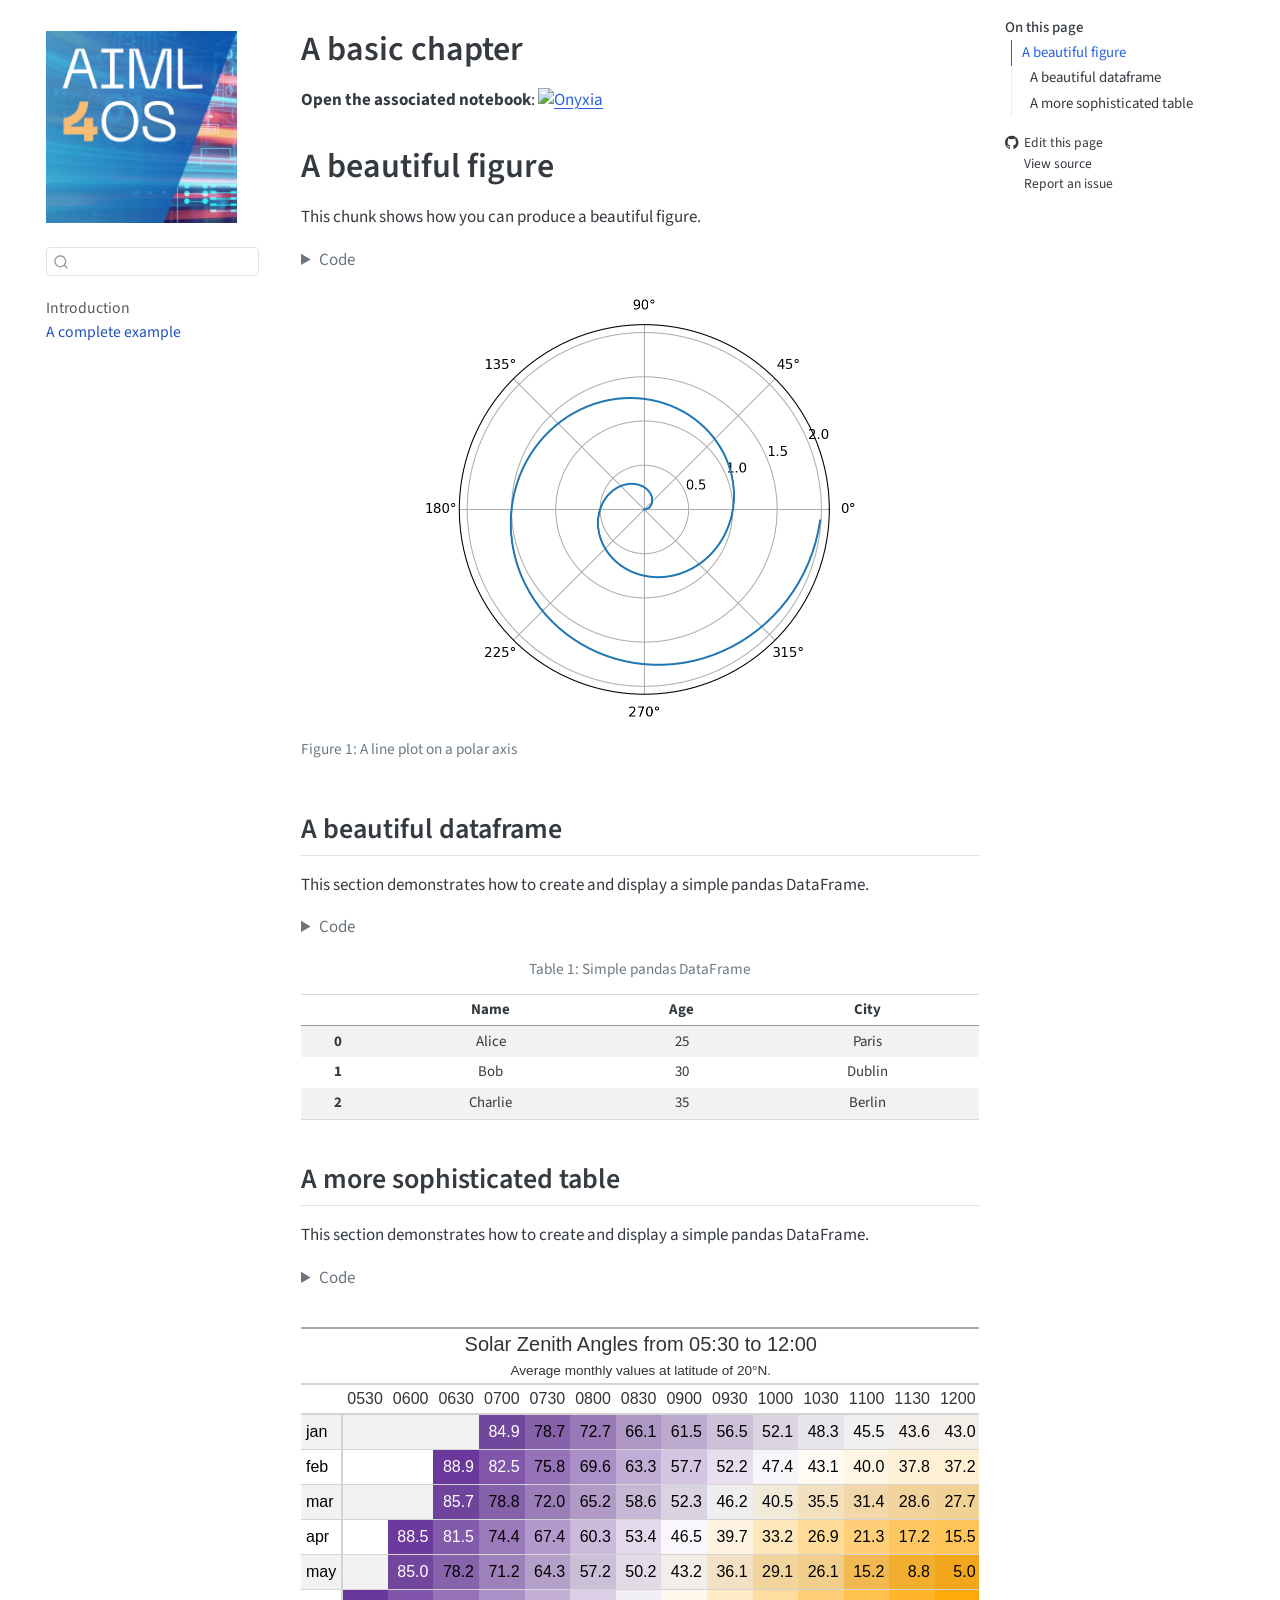
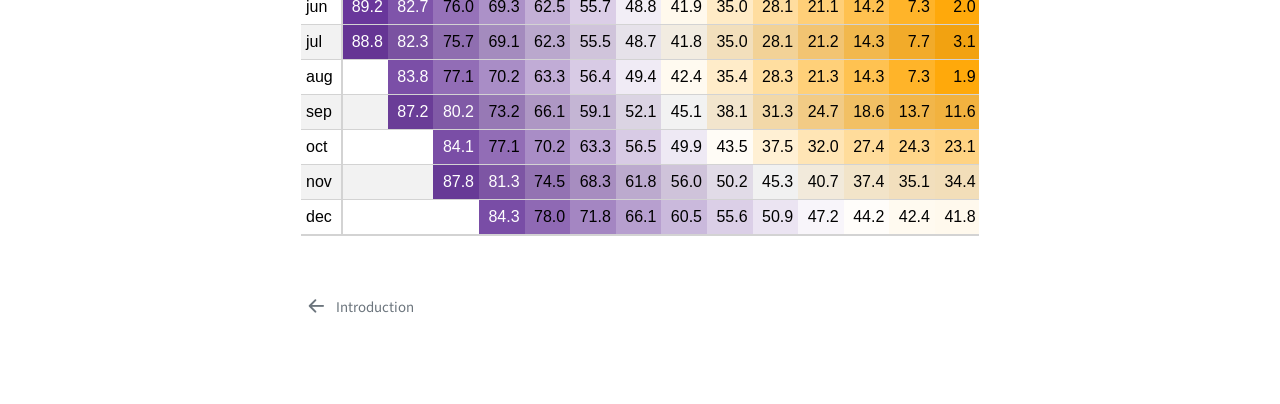
==== commit ee0414dc: "Built site for gh-pages" ====
--- a/chapters/chapter1.html
+++ b/chapters/chapter1.html
@@ -2,7 +2,7 @@
 <html xmlns="http://www.w3.org/1999/xhtml" lang="en" xml:lang="en"><head>
 
 <meta charset="utf-8">
-<meta name="generator" content="quarto-1.9.38">
+<meta name="generator" content="quarto-1.9.37">
 
 <meta name="viewport" content="width=device-width, initial-scale=1.0, user-scalable=yes">
 
@@ -76,14 +76,14 @@
 <script src="../site_libs/quarto-html/tippy.umd.min.js"></script>
 <script src="../site_libs/quarto-html/anchor.min.js"></script>
 <link href="../site_libs/quarto-html/tippy.css" rel="stylesheet">
-<link href="../site_libs/quarto-html/quarto-syntax-highlighting-15634bcf2e68342d4ad2dfa704d543f6.css" rel="stylesheet" class="quarto-color-scheme" id="quarto-text-highlighting-styles">
-<link href="../site_libs/quarto-html/quarto-syntax-highlighting-dark-0a6b7249c26820e032cb0bd839ff02b1.css" rel="stylesheet" class="quarto-color-scheme quarto-color-alternate" id="quarto-text-highlighting-styles">
-<link href="../site_libs/quarto-html/quarto-syntax-highlighting-15634bcf2e68342d4ad2dfa704d543f6.css" rel="stylesheet" class="quarto-color-scheme-extra" id="quarto-text-highlighting-styles">
+<link href="../site_libs/quarto-html/quarto-syntax-highlighting-7f8f88aac4f3542376d5c11b86a4c14d.css" rel="stylesheet" class="quarto-color-scheme" id="quarto-text-highlighting-styles">
+<link href="../site_libs/quarto-html/quarto-syntax-highlighting-dark-d0ae9245876894da5ac7e18953ecc5cc.css" rel="stylesheet" class="quarto-color-scheme quarto-color-alternate" id="quarto-text-highlighting-styles">
+<link href="../site_libs/quarto-html/quarto-syntax-highlighting-7f8f88aac4f3542376d5c11b86a4c14d.css" rel="stylesheet" class="quarto-color-scheme-extra" id="quarto-text-highlighting-styles">
 <script src="../site_libs/bootstrap/bootstrap.min.js"></script>
 <link href="../site_libs/bootstrap/bootstrap-icons.css" rel="stylesheet">
-<link href="../site_libs/bootstrap/bootstrap-3e7735b7b22659e5fa437aca0bb49075.min.css" rel="stylesheet" append-hash="true" class="quarto-color-scheme" id="quarto-bootstrap" data-mode="light">
-<link href="../site_libs/bootstrap/bootstrap-dark-3e7735b7b22659e5fa437aca0bb49075.min.css" rel="stylesheet" append-hash="true" class="quarto-color-scheme quarto-color-alternate" id="quarto-bootstrap" data-mode="light">
-<link href="../site_libs/bootstrap/bootstrap-3e7735b7b22659e5fa437aca0bb49075.min.css" rel="stylesheet" append-hash="true" class="quarto-color-scheme-extra" id="quarto-bootstrap" data-mode="light">
+<link href="../site_libs/bootstrap/bootstrap-184f8d8c549834b7ac4cb768543ca271.min.css" rel="stylesheet" append-hash="true" class="quarto-color-scheme" id="quarto-bootstrap" data-mode="light">
+<link href="../site_libs/bootstrap/bootstrap-dark-184f8d8c549834b7ac4cb768543ca271.min.css" rel="stylesheet" append-hash="true" class="quarto-color-scheme quarto-color-alternate" id="quarto-bootstrap" data-mode="light">
+<link href="../site_libs/bootstrap/bootstrap-184f8d8c549834b7ac4cb768543ca271.min.css" rel="stylesheet" append-hash="true" class="quarto-color-scheme-extra" id="quarto-bootstrap" data-mode="light">
 <script id="quarto-search-options" type="application/json">{
   "location": "sidebar",
   "copy-button": false,
@@ -182,7 +182,7 @@
   <li><a href="#a-more-sophisticated-table" id="toc-a-more-sophisticated-table" class="nav-link" data-scroll-target="#a-more-sophisticated-table">A more sophisticated table</a></li>
   </ul></li>
   </ul>
-<div class="toc-actions"><ul><li><a href="https://github.com/AIML4OS/AIML4OS-template-quarto-python/edit/main/chapters/chapter1.qmd" class="toc-action"><i class="bi bi-github"></i>Edit this page</a></li><li><a href="https://github.com/AIML4OS/AIML4OS-template-quarto-python/blob/main/chapters/chapter1.qmd" class="toc-action"><i class="bi empty"></i>View source</a></li><li><a href="https://github.com/AIML4OS/AIML4OS-template-quarto-python/issues/new" class="toc-action"><i class="bi empty"></i>Report an issue</a></li></ul></div></nav>
+<div class="toc-actions"><ul><li><a href="https://github.com/InseeFrLab/elastic-search-formation/edit/main/chapters/chapter1.qmd" class="toc-action"><i class="bi bi-github"></i>Edit this page</a></li><li><a href="https://github.com/InseeFrLab/elastic-search-formation/blob/main/chapters/chapter1.qmd" class="toc-action"><i class="bi empty"></i>View source</a></li><li><a href="https://github.com/InseeFrLab/elastic-search-formation/issues/new" class="toc-action"><i class="bi empty"></i>Report an issue</a></li></ul></div></nav>
     </div>
 <!-- main -->
 <main class="content" id="quarto-document-content">
@@ -262,7 +262,7 @@
 Table&nbsp;1: Simple pandas DataFrame
 </figcaption>
 <div aria-describedby="tbl-pandas-caption-0ceaefa1-69ba-4598-a22c-09a6ac19f8ca">
-<div class="cell-output cell-output-display" data-execution_count="2">
+<div class="cell-output cell-output-display" data-execution_count="5">
 <div>
 
 
@@ -307,7 +307,7 @@
 <section id="a-more-sophisticated-table" class="level2">
 <h2 class="anchored" data-anchor-id="a-more-sophisticated-table">A more sophisticated table</h2>
 <p>This section demonstrates how to create and display a simple pandas DataFrame.</p>
-<div id="b94967e6" class="cell" data-execution_count="3">
+<div id="e8358861" class="cell" data-execution_count="3">
 <details class="code-fold">
 <summary>Code</summary>
 <div class="code-copy-outer-scaffold"><div class="sourceCode cell-code" id="cb3"><pre class="sourceCode python code-with-copy"><code class="sourceCode python"><span id="cb3-1"><a href="#cb3-1" aria-hidden="true" tabindex="-1"></a><span class="im">from</span> great_tables <span class="im">import</span> GT, html</span>
@@ -338,53 +338,53 @@
 <span id="cb3-26"><a href="#cb3-26" aria-hidden="true" tabindex="-1"></a>    .sub_missing(missing_text<span class="op">=</span><span class="st">""</span>)</span>
 <span id="cb3-27"><a href="#cb3-27" aria-hidden="true" tabindex="-1"></a>)</span></code></pre></div><button title="Copy to Clipboard" class="code-copy-button"><i class="bi"></i></button></div>
 </details>
-<div class="cell-output cell-output-display" data-execution_count="3">
-<div id="mfrehsxrzg" style="padding-left:0px;padding-right:0px;padding-top:10px;padding-bottom:10px;overflow-x:auto;overflow-y:auto;width:auto;height:auto;">
+<div class="cell-output cell-output-display" data-execution_count="6">
+<div id="zawrlqeuxm" style="padding-left:0px;padding-right:0px;padding-top:10px;padding-bottom:10px;overflow-x:auto;overflow-y:auto;width:auto;height:auto;">
 <style>
-#mfrehsxrzg table {
+#zawrlqeuxm table {
           font-family: -apple-system, BlinkMacSystemFont, 'Segoe UI', Roboto, Oxygen, Ubuntu, Cantarell, 'Helvetica Neue', 'Fira Sans', 'Droid Sans', Arial, sans-serif;
           -webkit-font-smoothing: antialiased;
           -moz-osx-font-smoothing: grayscale;
         }
 
-#mfrehsxrzg thead, tbody, tfoot, tr, td, th { border-style: none; }
+#zawrlqeuxm thead, tbody, tfoot, tr, td, th { border-style: none; }
  tr { background-color: transparent; }
-#mfrehsxrzg p { margin: 0; padding: 0; }
- #mfrehsxrzg .gt_table { display: table; border-collapse: collapse; line-height: normal; margin-left: auto; margin-right: auto; color: #333333; font-size: 16px; font-weight: normal; font-style: normal; background-color: #FFFFFF; width: auto; border-top-style: solid; border-top-width: 2px; border-top-color: #A8A8A8; border-right-style: none; border-right-width: 2px; border-right-color: #D3D3D3; border-bottom-style: solid; border-bottom-width: 2px; border-bottom-color: #A8A8A8; border-left-style: none; border-left-width: 2px; border-left-color: #D3D3D3; }
- #mfrehsxrzg .gt_caption { padding-top: 4px; padding-bottom: 4px; }
- #mfrehsxrzg .gt_title { color: #333333; font-size: 125%; font-weight: initial; padding-top: 4px; padding-bottom: 4px; padding-left: 5px; padding-right: 5px; border-bottom-color: #FFFFFF; border-bottom-width: 0; }
- #mfrehsxrzg .gt_subtitle { color: #333333; font-size: 85%; font-weight: initial; padding-top: 3px; padding-bottom: 5px; padding-left: 5px; padding-right: 5px; border-top-color: #FFFFFF; border-top-width: 0; }
- #mfrehsxrzg .gt_heading { background-color: #FFFFFF; text-align: center; border-bottom-color: #FFFFFF; border-left-style: none; border-left-width: 1px; border-left-color: #D3D3D3; border-right-style: none; border-right-width: 1px; border-right-color: #D3D3D3; }
- #mfrehsxrzg .gt_bottom_border { border-bottom-style: solid; border-bottom-width: 2px; border-bottom-color: #D3D3D3; }
- #mfrehsxrzg .gt_col_headings { border-top-style: solid; border-top-width: 2px; border-top-color: #D3D3D3; border-bottom-style: solid; border-bottom-width: 2px; border-bottom-color: #D3D3D3; border-left-style: none; border-left-width: 1px; border-left-color: #D3D3D3; border-right-style: none; border-right-width: 1px; border-right-color: #D3D3D3; }
- #mfrehsxrzg .gt_col_heading { color: #333333; background-color: #FFFFFF; font-size: 100%; font-weight: normal; text-transform: inherit; border-left-style: none; border-left-width: 1px; border-left-color: #D3D3D3; border-right-style: none; border-right-width: 1px; border-right-color: #D3D3D3; vertical-align: bottom; padding-top: 5px; padding-bottom: 5px; padding-left: 5px; padding-right: 5px; overflow-x: hidden; }
- #mfrehsxrzg .gt_column_spanner_outer { color: #333333; background-color: #FFFFFF; font-size: 100%; font-weight: normal; text-transform: inherit; padding-top: 0; padding-bottom: 0; padding-left: 4px; padding-right: 4px; }
- #mfrehsxrzg .gt_column_spanner_outer:first-child { padding-left: 0; }
- #mfrehsxrzg .gt_column_spanner_outer:last-child { padding-right: 0; }
- #mfrehsxrzg .gt_column_spanner { border-bottom-style: solid; border-bottom-width: 2px; border-bottom-color: #D3D3D3; vertical-align: bottom; padding-top: 5px; padding-bottom: 5px; overflow-x: hidden; display: inline-block; width: 100%; }
- #mfrehsxrzg .gt_spanner_row { border-bottom-style: hidden; }
- #mfrehsxrzg .gt_group_heading { padding-top: 8px; padding-bottom: 8px; padding-left: 5px; padding-right: 5px; color: #333333; background-color: #FFFFFF; font-size: 100%; font-weight: initial; text-transform: inherit; border-top-style: solid; border-top-width: 2px; border-top-color: #D3D3D3; border-bottom-style: solid; border-bottom-width: 2px; border-bottom-color: #D3D3D3; border-left-style: none; border-left-width: 1px; border-left-color: #D3D3D3; border-right-style: none; border-right-width: 1px; border-right-color: #D3D3D3; vertical-align: middle; text-align: left; }
- #mfrehsxrzg .gt_empty_group_heading { padding: 0.5px; color: #333333; background-color: #FFFFFF; font-size: 100%; font-weight: initial; border-top-style: solid; border-top-width: 2px; border-top-color: #D3D3D3; border-bottom-style: solid; border-bottom-width: 2px; border-bottom-color: #D3D3D3; vertical-align: middle; }
- #mfrehsxrzg .gt_from_md> :first-child { margin-top: 0; }
- #mfrehsxrzg .gt_from_md> :last-child { margin-bottom: 0; }
- #mfrehsxrzg .gt_row { padding-top: 8px; padding-bottom: 8px; padding-left: 5px; padding-right: 5px; margin: 10px; border-top-style: solid; border-top-width: 1px; border-top-color: #D3D3D3; border-left-style: none; border-left-width: 1px; border-left-color: #D3D3D3; border-right-style: none; border-right-width: 1px; border-right-color: #D3D3D3; vertical-align: middle; overflow-x: hidden; }
- #mfrehsxrzg .gt_stub { color: #333333; background-color: #FFFFFF; font-size: 100%; font-weight: initial; text-transform: inherit; border-right-style: solid; border-right-width: 2px; border-right-color: #D3D3D3; padding-left: 5px; padding-right: 5px; }
- #mfrehsxrzg .gt_stub_row_group { color: #333333; background-color: #FFFFFF; font-size: 100%; font-weight: initial; text-transform: inherit; border-right-style: solid; border-right-width: 2px; border-right-color: #D3D3D3; padding-left: 5px; padding-right: 5px; vertical-align: top; }
- #mfrehsxrzg .gt_row_group_first td { border-top-width: 2px; }
- #mfrehsxrzg .gt_row_group_first th { border-top-width: 2px; }
- #mfrehsxrzg .gt_striped { background-color: rgba(128,128,128,0.05); }
- #mfrehsxrzg .gt_table_body { border-top-style: solid; border-top-width: 2px; border-top-color: #D3D3D3; border-bottom-style: solid; border-bottom-width: 2px; border-bottom-color: #D3D3D3; }
- #mfrehsxrzg .gt_sourcenotes { color: #333333; background-color: #FFFFFF; border-bottom-style: none; border-bottom-width: 2px; border-bottom-color: #D3D3D3; border-left-style: none; border-left-width: 2px; border-left-color: #D3D3D3; border-right-style: none; border-right-width: 2px; border-right-color: #D3D3D3; }
- #mfrehsxrzg .gt_sourcenote { font-size: 90%; padding-top: 4px; padding-bottom: 4px; padding-left: 5px; padding-right: 5px; text-align: left; }
- #mfrehsxrzg .gt_left { text-align: left; }
- #mfrehsxrzg .gt_center { text-align: center; }
- #mfrehsxrzg .gt_right { text-align: right; font-variant-numeric: tabular-nums; }
- #mfrehsxrzg .gt_font_normal { font-weight: normal; }
- #mfrehsxrzg .gt_font_bold { font-weight: bold; }
- #mfrehsxrzg .gt_font_italic { font-style: italic; }
- #mfrehsxrzg .gt_super { font-size: 65%; }
- #mfrehsxrzg .gt_footnote_marks { font-size: 75%; vertical-align: 0.4em; position: initial; }
- #mfrehsxrzg .gt_asterisk { font-size: 100%; vertical-align: 0; }
+#zawrlqeuxm p { margin: 0; padding: 0; }
+ #zawrlqeuxm .gt_table { display: table; border-collapse: collapse; line-height: normal; margin-left: auto; margin-right: auto; color: #333333; font-size: 16px; font-weight: normal; font-style: normal; background-color: #FFFFFF; width: auto; border-top-style: solid; border-top-width: 2px; border-top-color: #A8A8A8; border-right-style: none; border-right-width: 2px; border-right-color: #D3D3D3; border-bottom-style: solid; border-bottom-width: 2px; border-bottom-color: #A8A8A8; border-left-style: none; border-left-width: 2px; border-left-color: #D3D3D3; }
+ #zawrlqeuxm .gt_caption { padding-top: 4px; padding-bottom: 4px; }
+ #zawrlqeuxm .gt_title { color: #333333; font-size: 125%; font-weight: initial; padding-top: 4px; padding-bottom: 4px; padding-left: 5px; padding-right: 5px; border-bottom-color: #FFFFFF; border-bottom-width: 0; }
+ #zawrlqeuxm .gt_subtitle { color: #333333; font-size: 85%; font-weight: initial; padding-top: 3px; padding-bottom: 5px; padding-left: 5px; padding-right: 5px; border-top-color: #FFFFFF; border-top-width: 0; }
+ #zawrlqeuxm .gt_heading { background-color: #FFFFFF; text-align: center; border-bottom-color: #FFFFFF; border-left-style: none; border-left-width: 1px; border-left-color: #D3D3D3; border-right-style: none; border-right-width: 1px; border-right-color: #D3D3D3; }
+ #zawrlqeuxm .gt_bottom_border { border-bottom-style: solid; border-bottom-width: 2px; border-bottom-color: #D3D3D3; }
+ #zawrlqeuxm .gt_col_headings { border-top-style: solid; border-top-width: 2px; border-top-color: #D3D3D3; border-bottom-style: solid; border-bottom-width: 2px; border-bottom-color: #D3D3D3; border-left-style: none; border-left-width: 1px; border-left-color: #D3D3D3; border-right-style: none; border-right-width: 1px; border-right-color: #D3D3D3; }
+ #zawrlqeuxm .gt_col_heading { color: #333333; background-color: #FFFFFF; font-size: 100%; font-weight: normal; text-transform: inherit; border-left-style: none; border-left-width: 1px; border-left-color: #D3D3D3; border-right-style: none; border-right-width: 1px; border-right-color: #D3D3D3; vertical-align: bottom; padding-top: 5px; padding-bottom: 5px; padding-left: 5px; padding-right: 5px; overflow-x: hidden; }
+ #zawrlqeuxm .gt_column_spanner_outer { color: #333333; background-color: #FFFFFF; font-size: 100%; font-weight: normal; text-transform: inherit; padding-top: 0; padding-bottom: 0; padding-left: 4px; padding-right: 4px; }
+ #zawrlqeuxm .gt_column_spanner_outer:first-child { padding-left: 0; }
+ #zawrlqeuxm .gt_column_spanner_outer:last-child { padding-right: 0; }
+ #zawrlqeuxm .gt_column_spanner { border-bottom-style: solid; border-bottom-width: 2px; border-bottom-color: #D3D3D3; vertical-align: bottom; padding-top: 5px; padding-bottom: 5px; overflow-x: hidden; display: inline-block; width: 100%; }
+ #zawrlqeuxm .gt_spanner_row { border-bottom-style: hidden; }
+ #zawrlqeuxm .gt_group_heading { padding-top: 8px; padding-bottom: 8px; padding-left: 5px; padding-right: 5px; color: #333333; background-color: #FFFFFF; font-size: 100%; font-weight: initial; text-transform: inherit; border-top-style: solid; border-top-width: 2px; border-top-color: #D3D3D3; border-bottom-style: solid; border-bottom-width: 2px; border-bottom-color: #D3D3D3; border-left-style: none; border-left-width: 1px; border-left-color: #D3D3D3; border-right-style: none; border-right-width: 1px; border-right-color: #D3D3D3; vertical-align: middle; text-align: left; }
+ #zawrlqeuxm .gt_empty_group_heading { padding: 0.5px; color: #333333; background-color: #FFFFFF; font-size: 100%; font-weight: initial; border-top-style: solid; border-top-width: 2px; border-top-color: #D3D3D3; border-bottom-style: solid; border-bottom-width: 2px; border-bottom-color: #D3D3D3; vertical-align: middle; }
+ #zawrlqeuxm .gt_from_md> :first-child { margin-top: 0; }
+ #zawrlqeuxm .gt_from_md> :last-child { margin-bottom: 0; }
+ #zawrlqeuxm .gt_row { padding-top: 8px; padding-bottom: 8px; padding-left: 5px; padding-right: 5px; margin: 10px; border-top-style: solid; border-top-width: 1px; border-top-color: #D3D3D3; border-left-style: none; border-left-width: 1px; border-left-color: #D3D3D3; border-right-style: none; border-right-width: 1px; border-right-color: #D3D3D3; vertical-align: middle; overflow-x: hidden; }
+ #zawrlqeuxm .gt_stub { color: #333333; background-color: #FFFFFF; font-size: 100%; font-weight: initial; text-transform: inherit; border-right-style: solid; border-right-width: 2px; border-right-color: #D3D3D3; padding-left: 5px; padding-right: 5px; }
+ #zawrlqeuxm .gt_stub_row_group { color: #333333; background-color: #FFFFFF; font-size: 100%; font-weight: initial; text-transform: inherit; border-right-style: solid; border-right-width: 2px; border-right-color: #D3D3D3; padding-left: 5px; padding-right: 5px; vertical-align: top; }
+ #zawrlqeuxm .gt_row_group_first td { border-top-width: 2px; }
+ #zawrlqeuxm .gt_row_group_first th { border-top-width: 2px; }
+ #zawrlqeuxm .gt_striped { background-color: rgba(128,128,128,0.05); }
+ #zawrlqeuxm .gt_table_body { border-top-style: solid; border-top-width: 2px; border-top-color: #D3D3D3; border-bottom-style: solid; border-bottom-width: 2px; border-bottom-color: #D3D3D3; }
+ #zawrlqeuxm .gt_sourcenotes { color: #333333; background-color: #FFFFFF; border-bottom-style: none; border-bottom-width: 2px; border-bottom-color: #D3D3D3; border-left-style: none; border-left-width: 2px; border-left-color: #D3D3D3; border-right-style: none; border-right-width: 2px; border-right-color: #D3D3D3; }
+ #zawrlqeuxm .gt_sourcenote { font-size: 90%; padding-top: 4px; padding-bottom: 4px; padding-left: 5px; padding-right: 5px; text-align: left; }
+ #zawrlqeuxm .gt_left { text-align: left; }
+ #zawrlqeuxm .gt_center { text-align: center; }
+ #zawrlqeuxm .gt_right { text-align: right; font-variant-numeric: tabular-nums; }
+ #zawrlqeuxm .gt_font_normal { font-weight: normal; }
+ #zawrlqeuxm .gt_font_bold { font-weight: bold; }
+ #zawrlqeuxm .gt_font_italic { font-style: italic; }
+ #zawrlqeuxm .gt_super { font-size: 65%; }
+ #zawrlqeuxm .gt_footnote_marks { font-size: 75%; vertical-align: 0.4em; position: initial; }
+ #zawrlqeuxm .gt_asterisk { font-size: 100%; vertical-align: 0; }
  
 </style>
 
@@ -705,7 +705,7 @@
     }
       var localhostRegex = new RegExp(/^(?:http|https):\/\/localhost\:?[0-9]*\//);
       var mailtoRegex = new RegExp(/^mailto:/);
-        var filterRegex = new RegExp("https:\/\/AIML4OS\.github\.io\/AIML4OS-template-quarto-python");
+        var filterRegex = new RegExp("https:\/\/InseeFrLab\.github\.io\/elastic-search-formation");
       var isInternal = (href) => {
           return filterRegex.test(href) || localhostRegex.test(href) || mailtoRegex.test(href);
       }
@@ -1046,4 +1046,4 @@
 
 
 
-<footer class="footer"><div class="nav-footer"><div class="nav-footer-center"><div class="toc-actions d-sm-block d-md-none"><ul><li><a href="https://github.com/AIML4OS/AIML4OS-template-quarto-python/edit/main/chapters/chapter1.qmd" class="toc-action"><i class="bi bi-github"></i>Edit this page</a></li><li><a href="https://github.com/AIML4OS/AIML4OS-template-quarto-python/blob/main/chapters/chapter1.qmd" class="toc-action"><i class="bi empty"></i>View source</a></li><li><a href="https://github.com/AIML4OS/AIML4OS-template-quarto-python/issues/new" class="toc-action"><i class="bi empty"></i>Report an issue</a></li></ul></div></div></div></footer></body></html>+<footer class="footer"><div class="nav-footer"><div class="nav-footer-center"><div class="toc-actions d-sm-block d-md-none"><ul><li><a href="https://github.com/InseeFrLab/elastic-search-formation/edit/main/chapters/chapter1.qmd" class="toc-action"><i class="bi bi-github"></i>Edit this page</a></li><li><a href="https://github.com/InseeFrLab/elastic-search-formation/blob/main/chapters/chapter1.qmd" class="toc-action"><i class="bi empty"></i>View source</a></li><li><a href="https://github.com/InseeFrLab/elastic-search-formation/issues/new" class="toc-action"><i class="bi empty"></i>Report an issue</a></li></ul></div></div></div></footer></body></html>
--- a/site_libs/quarto-html/quarto-syntax-highlighting-7f8f88aac4f3542376d5c11b86a4c14d.css
+++ b/site_libs/quarto-html/quarto-syntax-highlighting-7f8f88aac4f3542376d5c11b86a4c14d.css
@@ -0,0 +1,236 @@
+/* quarto syntax highlight colors */
+:root {
+  --quarto-hl-ot-color: #003B4F;
+  --quarto-hl-at-color: #657422;
+  --quarto-hl-ss-color: #20794D;
+  --quarto-hl-an-color: #5E5E5E;
+  --quarto-hl-fu-color: #4758AB;
+  --quarto-hl-st-color: #20794D;
+  --quarto-hl-cf-color: #003B4F;
+  --quarto-hl-op-color: #5E5E5E;
+  --quarto-hl-er-color: #AD0000;
+  --quarto-hl-bn-color: #AD0000;
+  --quarto-hl-al-color: #AD0000;
+  --quarto-hl-va-color: #111111;
+  --quarto-hl-bu-color: inherit;
+  --quarto-hl-ex-color: inherit;
+  --quarto-hl-pp-color: #AD0000;
+  --quarto-hl-in-color: #5E5E5E;
+  --quarto-hl-vs-color: #20794D;
+  --quarto-hl-wa-color: #5E5E5E;
+  --quarto-hl-do-color: #5E5E5E;
+  --quarto-hl-im-color: #00769E;
+  --quarto-hl-ch-color: #20794D;
+  --quarto-hl-dt-color: #AD0000;
+  --quarto-hl-fl-color: #AD0000;
+  --quarto-hl-co-color: #5E5E5E;
+  --quarto-hl-cv-color: #5E5E5E;
+  --quarto-hl-cn-color: #8f5902;
+  --quarto-hl-sc-color: #5E5E5E;
+  --quarto-hl-dv-color: #AD0000;
+  --quarto-hl-kw-color: #003B4F;
+}
+
+/* other quarto variables */
+:root {
+  --quarto-font-monospace: SFMono-Regular, Menlo, Monaco, Consolas, "Liberation Mono", "Courier New", monospace;
+}
+
+/* syntax highlight based on Pandoc's rules */
+pre > code.sourceCode > span {
+  color: #003B4F;
+}
+
+code.sourceCode > span {
+  color: #003B4F;
+}
+
+div.sourceCode,
+div.sourceCode pre.sourceCode {
+  color: #003B4F;
+}
+
+/* Normal */
+code span {
+  color: #003B4F;
+}
+
+/* Alert */
+code span.al {
+  color: #AD0000;
+  font-style: inherit;
+}
+
+/* Annotation */
+code span.an {
+  color: #5E5E5E;
+  font-style: inherit;
+}
+
+/* Attribute */
+code span.at {
+  color: #657422;
+  font-style: inherit;
+}
+
+/* BaseN */
+code span.bn {
+  color: #AD0000;
+  font-style: inherit;
+}
+
+/* BuiltIn */
+code span.bu {
+  font-style: inherit;
+}
+
+/* ControlFlow */
+code span.cf {
+  color: #003B4F;
+  font-weight: bold;
+  font-style: inherit;
+}
+
+/* Char */
+code span.ch {
+  color: #20794D;
+  font-style: inherit;
+}
+
+/* Constant */
+code span.cn {
+  color: #8f5902;
+  font-style: inherit;
+}
+
+/* Comment */
+code span.co {
+  color: #5E5E5E;
+  font-style: inherit;
+}
+
+/* CommentVar */
+code span.cv {
+  color: #5E5E5E;
+  font-style: italic;
+}
+
+/* Documentation */
+code span.do {
+  color: #5E5E5E;
+  font-style: italic;
+}
+
+/* DataType */
+code span.dt {
+  color: #AD0000;
+  font-style: inherit;
+}
+
+/* DecVal */
+code span.dv {
+  color: #AD0000;
+  font-style: inherit;
+}
+
+/* Error */
+code span.er {
+  color: #AD0000;
+  font-style: inherit;
+}
+
+/* Extension */
+code span.ex {
+  font-style: inherit;
+}
+
+/* Float */
+code span.fl {
+  color: #AD0000;
+  font-style: inherit;
+}
+
+/* Function */
+code span.fu {
+  color: #4758AB;
+  font-style: inherit;
+}
+
+/* Import */
+code span.im {
+  color: #00769E;
+  font-style: inherit;
+}
+
+/* Information */
+code span.in {
+  color: #5E5E5E;
+  font-style: inherit;
+}
+
+/* Keyword */
+code span.kw {
+  color: #003B4F;
+  font-weight: bold;
+  font-style: inherit;
+}
+
+/* Operator */
+code span.op {
+  color: #5E5E5E;
+  font-style: inherit;
+}
+
+/* Other */
+code span.ot {
+  color: #003B4F;
+  font-style: inherit;
+}
+
+/* Preprocessor */
+code span.pp {
+  color: #AD0000;
+  font-style: inherit;
+}
+
+/* SpecialChar */
+code span.sc {
+  color: #5E5E5E;
+  font-style: inherit;
+}
+
+/* SpecialString */
+code span.ss {
+  color: #20794D;
+  font-style: inherit;
+}
+
+/* String */
+code span.st {
+  color: #20794D;
+  font-style: inherit;
+}
+
+/* Variable */
+code span.va {
+  color: #111111;
+  font-style: inherit;
+}
+
+/* VerbatimString */
+code span.vs {
+  color: #20794D;
+  font-style: inherit;
+}
+
+/* Warning */
+code span.wa {
+  color: #5E5E5E;
+  font-style: italic;
+}
+
+.prevent-inlining {
+  content: "</";
+}
+
+/*# sourceMappingURL=789ad8cd35626ba772517505b42a116e.css.map */
--- a/site_libs/quarto-html/quarto-syntax-highlighting-dark-d0ae9245876894da5ac7e18953ecc5cc.css
+++ b/site_libs/quarto-html/quarto-syntax-highlighting-dark-d0ae9245876894da5ac7e18953ecc5cc.css
@@ -0,0 +1,219 @@
+/* quarto syntax highlight colors */
+:root {
+  --quarto-hl-al-color: #f07178;
+  --quarto-hl-an-color: #d4d0ab;
+  --quarto-hl-at-color: #00e0e0;
+  --quarto-hl-bn-color: #d4d0ab;
+  --quarto-hl-bu-color: #abe338;
+  --quarto-hl-ch-color: #abe338;
+  --quarto-hl-co-color: #f8f8f2;
+  --quarto-hl-cv-color: #ffd700;
+  --quarto-hl-cn-color: #ffd700;
+  --quarto-hl-cf-color: #ffa07a;
+  --quarto-hl-dt-color: #ffa07a;
+  --quarto-hl-dv-color: #d4d0ab;
+  --quarto-hl-do-color: #f8f8f2;
+  --quarto-hl-er-color: #f07178;
+  --quarto-hl-ex-color: #00e0e0;
+  --quarto-hl-fl-color: #d4d0ab;
+  --quarto-hl-fu-color: #ffa07a;
+  --quarto-hl-im-color: #abe338;
+  --quarto-hl-in-color: #d4d0ab;
+  --quarto-hl-kw-color: #ffa07a;
+  --quarto-hl-op-color: #ffa07a;
+  --quarto-hl-ot-color: #00e0e0;
+  --quarto-hl-pp-color: #dcc6e0;
+  --quarto-hl-re-color: #00e0e0;
+  --quarto-hl-sc-color: #abe338;
+  --quarto-hl-ss-color: #abe338;
+  --quarto-hl-st-color: #abe338;
+  --quarto-hl-va-color: #00e0e0;
+  --quarto-hl-vs-color: #abe338;
+  --quarto-hl-wa-color: #dcc6e0;
+}
+
+/* other quarto variables */
+:root {
+  --quarto-font-monospace: SFMono-Regular, Menlo, Monaco, Consolas, "Liberation Mono", "Courier New", monospace;
+}
+
+/* syntax highlight based on Pandoc's rules */
+pre > code.sourceCode > span {
+  color: #f8f8f2;
+}
+
+code.sourceCode > span {
+  color: #f8f8f2;
+}
+
+div.sourceCode,
+div.sourceCode pre.sourceCode {
+  color: #f8f8f2;
+}
+
+/* Normal */
+code span {
+  color: #f8f8f2;
+}
+
+/* Alert */
+code span.al {
+  color: #f07178;
+}
+
+/* Annotation */
+code span.an {
+  color: #d4d0ab;
+}
+
+/* Attribute */
+code span.at {
+  color: #00e0e0;
+}
+
+/* BaseN */
+code span.bn {
+  color: #d4d0ab;
+}
+
+/* BuiltIn */
+code span.bu {
+  color: #abe338;
+}
+
+/* ControlFlow */
+code span.cf {
+  font-weight: bold;
+  color: #ffa07a;
+}
+
+/* Char */
+code span.ch {
+  color: #abe338;
+}
+
+/* Constant */
+code span.cn {
+  color: #ffd700;
+}
+
+/* Comment */
+code span.co {
+  font-style: italic;
+  color: #f8f8f2;
+}
+
+/* CommentVar */
+code span.cv {
+  color: #ffd700;
+}
+
+/* Documentation */
+code span.do {
+  color: #f8f8f2;
+}
+
+/* DataType */
+code span.dt {
+  color: #ffa07a;
+}
+
+/* DecVal */
+code span.dv {
+  color: #d4d0ab;
+}
+
+/* Error */
+code span.er {
+  color: #f07178;
+  text-decoration: underline;
+}
+
+/* Extension */
+code span.ex {
+  font-weight: bold;
+  color: #00e0e0;
+}
+
+/* Float */
+code span.fl {
+  color: #d4d0ab;
+}
+
+/* Function */
+code span.fu {
+  color: #ffa07a;
+}
+
+/* Import */
+code span.im {
+  color: #abe338;
+}
+
+/* Information */
+code span.in {
+  color: #d4d0ab;
+}
+
+/* Keyword */
+code span.kw {
+  font-weight: bold;
+  color: #ffa07a;
+}
+
+/* Operator */
+code span.op {
+  color: #ffa07a;
+}
+
+/* Other */
+code span.ot {
+  color: #00e0e0;
+}
+
+/* Preprocessor */
+code span.pp {
+  color: #dcc6e0;
+}
+
+/* RegionMarker */
+code span.re {
+  background-color: #f8f8f2;
+  color: #00e0e0;
+}
+
+/* SpecialChar */
+code span.sc {
+  color: #abe338;
+}
+
+/* SpecialString */
+code span.ss {
+  color: #abe338;
+}
+
+/* String */
+code span.st {
+  color: #abe338;
+}
+
+/* Variable */
+code span.va {
+  color: #00e0e0;
+}
+
+/* VerbatimString */
+code span.vs {
+  color: #abe338;
+}
+
+/* Warning */
+code span.wa {
+  color: #dcc6e0;
+}
+
+.prevent-inlining {
+  content: "</";
+}
+
+/*# sourceMappingURL=e2dac9153eaf3c552d5043f9565d03d7.css.map */
--- a/site_libs/quarto-html/quarto-syntax-highlighting-7f8f88aac4f3542376d5c11b86a4c14d.css
+++ b/site_libs/quarto-html/quarto-syntax-highlighting-7f8f88aac4f3542376d5c11b86a4c14d.css
@@ -0,0 +1,236 @@
+/* quarto syntax highlight colors */
+:root {
+  --quarto-hl-ot-color: #003B4F;
+  --quarto-hl-at-color: #657422;
+  --quarto-hl-ss-color: #20794D;
+  --quarto-hl-an-color: #5E5E5E;
+  --quarto-hl-fu-color: #4758AB;
+  --quarto-hl-st-color: #20794D;
+  --quarto-hl-cf-color: #003B4F;
+  --quarto-hl-op-color: #5E5E5E;
+  --quarto-hl-er-color: #AD0000;
+  --quarto-hl-bn-color: #AD0000;
+  --quarto-hl-al-color: #AD0000;
+  --quarto-hl-va-color: #111111;
+  --quarto-hl-bu-color: inherit;
+  --quarto-hl-ex-color: inherit;
+  --quarto-hl-pp-color: #AD0000;
+  --quarto-hl-in-color: #5E5E5E;
+  --quarto-hl-vs-color: #20794D;
+  --quarto-hl-wa-color: #5E5E5E;
+  --quarto-hl-do-color: #5E5E5E;
+  --quarto-hl-im-color: #00769E;
+  --quarto-hl-ch-color: #20794D;
+  --quarto-hl-dt-color: #AD0000;
+  --quarto-hl-fl-color: #AD0000;
+  --quarto-hl-co-color: #5E5E5E;
+  --quarto-hl-cv-color: #5E5E5E;
+  --quarto-hl-cn-color: #8f5902;
+  --quarto-hl-sc-color: #5E5E5E;
+  --quarto-hl-dv-color: #AD0000;
+  --quarto-hl-kw-color: #003B4F;
+}
+
+/* other quarto variables */
+:root {
+  --quarto-font-monospace: SFMono-Regular, Menlo, Monaco, Consolas, "Liberation Mono", "Courier New", monospace;
+}
+
+/* syntax highlight based on Pandoc's rules */
+pre > code.sourceCode > span {
+  color: #003B4F;
+}
+
+code.sourceCode > span {
+  color: #003B4F;
+}
+
+div.sourceCode,
+div.sourceCode pre.sourceCode {
+  color: #003B4F;
+}
+
+/* Normal */
+code span {
+  color: #003B4F;
+}
+
+/* Alert */
+code span.al {
+  color: #AD0000;
+  font-style: inherit;
+}
+
+/* Annotation */
+code span.an {
+  color: #5E5E5E;
+  font-style: inherit;
+}
+
+/* Attribute */
+code span.at {
+  color: #657422;
+  font-style: inherit;
+}
+
+/* BaseN */
+code span.bn {
+  color: #AD0000;
+  font-style: inherit;
+}
+
+/* BuiltIn */
+code span.bu {
+  font-style: inherit;
+}
+
+/* ControlFlow */
+code span.cf {
+  color: #003B4F;
+  font-weight: bold;
+  font-style: inherit;
+}
+
+/* Char */
+code span.ch {
+  color: #20794D;
+  font-style: inherit;
+}
+
+/* Constant */
+code span.cn {
+  color: #8f5902;
+  font-style: inherit;
+}
+
+/* Comment */
+code span.co {
+  color: #5E5E5E;
+  font-style: inherit;
+}
+
+/* CommentVar */
+code span.cv {
+  color: #5E5E5E;
+  font-style: italic;
+}
+
+/* Documentation */
+code span.do {
+  color: #5E5E5E;
+  font-style: italic;
+}
+
+/* DataType */
+code span.dt {
+  color: #AD0000;
+  font-style: inherit;
+}
+
+/* DecVal */
+code span.dv {
+  color: #AD0000;
+  font-style: inherit;
+}
+
+/* Error */
+code span.er {
+  color: #AD0000;
+  font-style: inherit;
+}
+
+/* Extension */
+code span.ex {
+  font-style: inherit;
+}
+
+/* Float */
+code span.fl {
+  color: #AD0000;
+  font-style: inherit;
+}
+
+/* Function */
+code span.fu {
+  color: #4758AB;
+  font-style: inherit;
+}
+
+/* Import */
+code span.im {
+  color: #00769E;
+  font-style: inherit;
+}
+
+/* Information */
+code span.in {
+  color: #5E5E5E;
+  font-style: inherit;
+}
+
+/* Keyword */
+code span.kw {
+  color: #003B4F;
+  font-weight: bold;
+  font-style: inherit;
+}
+
+/* Operator */
+code span.op {
+  color: #5E5E5E;
+  font-style: inherit;
+}
+
+/* Other */
+code span.ot {
+  color: #003B4F;
+  font-style: inherit;
+}
+
+/* Preprocessor */
+code span.pp {
+  color: #AD0000;
+  font-style: inherit;
+}
+
+/* SpecialChar */
+code span.sc {
+  color: #5E5E5E;
+  font-style: inherit;
+}
+
+/* SpecialString */
+code span.ss {
+  color: #20794D;
+  font-style: inherit;
+}
+
+/* String */
+code span.st {
+  color: #20794D;
+  font-style: inherit;
+}
+
+/* Variable */
+code span.va {
+  color: #111111;
+  font-style: inherit;
+}
+
+/* VerbatimString */
+code span.vs {
+  color: #20794D;
+  font-style: inherit;
+}
+
+/* Warning */
+code span.wa {
+  color: #5E5E5E;
+  font-style: italic;
+}
+
+.prevent-inlining {
+  content: "</";
+}
+
+/*# sourceMappingURL=789ad8cd35626ba772517505b42a116e.css.map */
